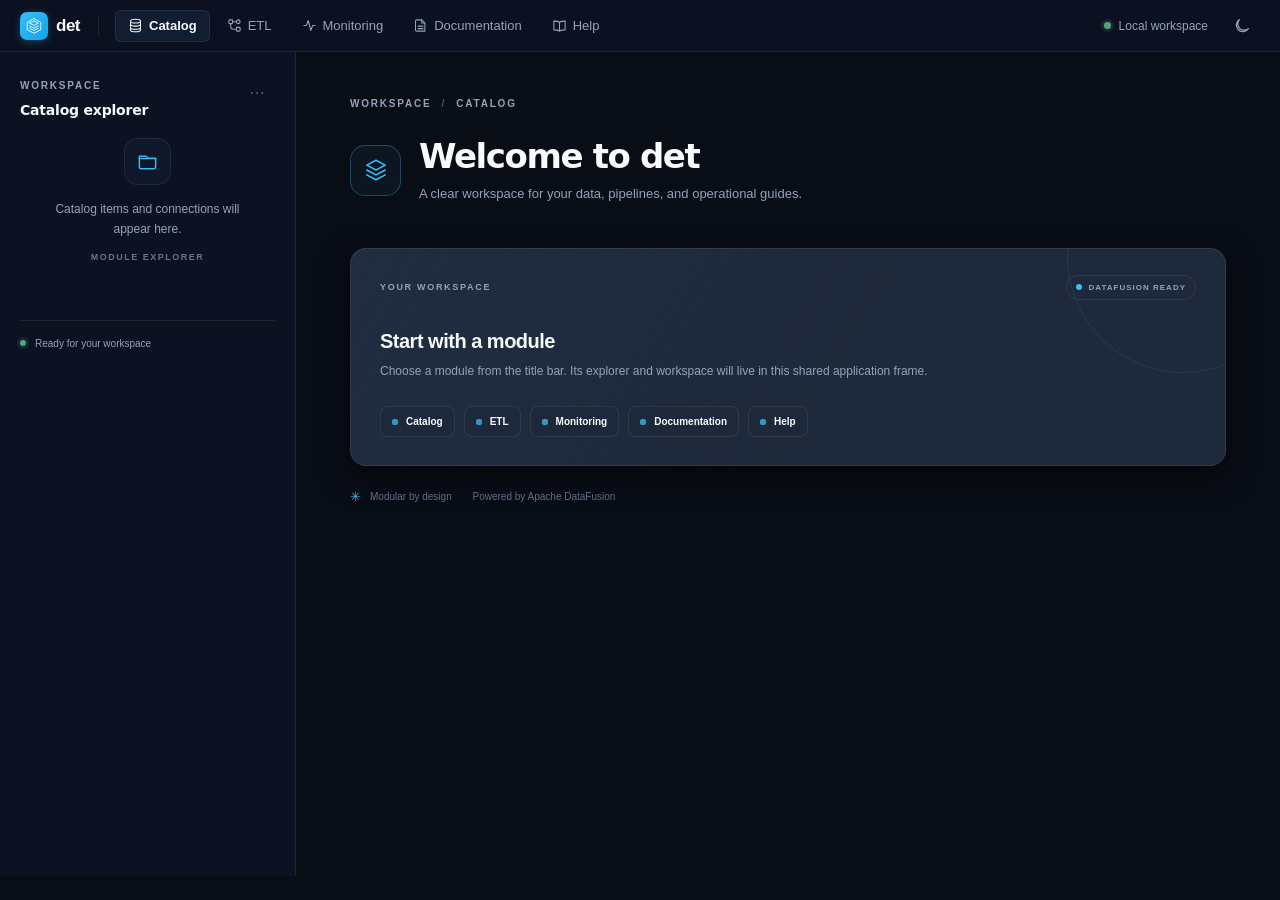
==== src/det/ui/index.html @ 135b39cf "fix(ui): remove eye icon from Preview Data button and bump cache buster to v=2.4.2" ====
<!doctype html>
<html lang="en" data-theme="dark">
  <head>
    <meta charset="utf-8">
    <meta name="viewport" content="width=device-width, initial-scale=1">
    <meta name="color-scheme" content="light dark">
    <title>det | SQL ETL workspace</title>
    <link rel="stylesheet" href="styles.css?v=2.4.2">
  </head>
  <body>
    <div class="app-shell">
      <header class="topbar">
        <a class="brand" href="/" aria-label="det home">
          <span class="brand-mark" aria-hidden="true">
            <svg viewBox="0 0 32 32" fill="none">
              <path d="m16 3 12 6.5v13L16 29 4 22.5v-13L16 3Z" />
              <path d="m8.5 11 7.5-4 7.5 4-7.5 4-7.5-4Zm0 5 7.5 4 7.5-4M8.5 20l7.5 4 7.5-4" />
            </svg>
          </span>
          <span class="brand-name">det</span>
        </a>
        <span class="brand-divider" aria-hidden="true"></span>
        <nav class="module-nav" aria-label="Modules">
          <button class="module-tab" type="button" data-module="Catalog" aria-pressed="true">
            <svg viewBox="0 0 24 24" aria-hidden="true"><ellipse cx="12" cy="5" rx="8" ry="3" /><path d="M4 5v14c0 1.7 3.6 3 8 3s8-1.3 8-3V5M4 10c0 1.7 3.6 3 8 3s8-1.3 8-3M4 15c0 1.7 3.6 3 8 3s8-1.3 8-3" /></svg>
            <span>Catalog</span>
          </button>
          <button class="module-tab" type="button" data-module="ETL" aria-pressed="false">
            <svg viewBox="0 0 24 24" aria-hidden="true"><rect x="3" y="3" width="6" height="6" rx="1.5" /><rect x="15" y="15" width="6" height="6" rx="1.5" /><circle cx="18" cy="6" r="3" /><path d="M9 6h6M6 9v5a4 4 0 0 0 4 4h5" /></svg>
            <span>ETL</span>
          </button>
          <button class="module-tab" type="button" data-module="Monitoring" aria-pressed="false">
            <svg viewBox="0 0 24 24" aria-hidden="true"><path d="M3 12h4l3-8 4 16 3-8h4" /></svg>
            <span>Monitoring</span>
          </button>
          <button class="module-tab" type="button" data-module="Documentation" aria-pressed="false">
            <svg viewBox="0 0 24 24" aria-hidden="true"><path d="M6 3h8l5 5v13H6a2 2 0 0 1-2-2V5a2 2 0 0 1 2-2Z" /><path d="M14 3v5h5M8 13h8m-8 4h8" /></svg>
            <span>Documentation</span>
          </button>
          <button class="module-tab" type="button" data-module="Help" aria-pressed="false">
            <svg viewBox="0 0 24 24" aria-hidden="true"><path d="M12 7c-2-2-5-2-9-2v14c4 0 7 0 9 2m0-14c2-2 5-2 9-2v14c-4 0-7 0-9 2m0-14v14" /></svg>
            <span>Help</span>
          </button>
        </nav>
        <div class="topbar-spacer"></div>
        <span class="instance-indicator"><span></span> Local workspace</span>
        <button class="icon-button theme-toggle" id="theme-toggle" type="button" aria-label="Switch to dark mode" title="Switch theme">
          <svg class="sun-icon" viewBox="0 0 24 24" aria-hidden="true">
            <circle cx="12" cy="12" r="4" />
            <path d="M12 2v2m0 16v2M4.93 4.93l1.42 1.42m11.3 11.3 1.42 1.42M2 12h2m16 0h2M4.93 19.07l1.42-1.42m11.3-11.3 1.42-1.42" />
          </svg>
          <svg class="moon-icon" viewBox="0 0 24 24" aria-hidden="true">
            <path d="M20.5 15.5A8.5 8.5 0 0 1 8.5 3.5a8.7 8.7 0 1 0 12 12Z" />
          </svg>
        </button>
      </header>

      <main class="workspace-layout">
        <aside class="explorer" aria-label="Module explorer">
          <section id="catalog-explorer" hidden>
            <div class="explorer-heading">
              <div class="catalog-heading-content">
                <p class="eyebrow">CATALOG EXPLORER</p>
                <div class="catalog-file-title-row">
                  <button class="catalog-file-title" id="catalog-file-title" type="button" title="Open or create catalog">
                    <svg viewBox="0 0 24 24" aria-hidden="true"><ellipse cx="12" cy="5" rx="8" ry="3" /><path d="M4 5v14c0 1.7 3.6 3 8 3s8-1.3 8-3V5M4 10c0 1.7 3.6 3 8 3s8-1.3 8-3M4 15c0 1.7 3.6 3 8 3s8-1.3 8-3" /></svg>
                    <span id="catalog-file-name">Default catalog</span>
                  </button>
                  <div class="catalog-file-actions" aria-label="Catalog file actions">
                    <button class="icon-button" id="rename-catalog-button" type="button" title="Rename catalog" aria-label="Rename catalog">
                      <svg viewBox="0 0 24 24" aria-hidden="true"><path d="m14 6 4 4M4 20l4-.8L19 8a2.8 2.8 0 0 0-4-4L4 15l-.8 5Z" /></svg>
                    </button>
                    <button class="icon-button" id="switch-catalog-button" type="button" title="Open or create catalog" aria-label="Open or create catalog">
                      <svg viewBox="0 0 24 24" aria-hidden="true"><path d="M3 7.5h7l2 2h9v8.7a2 2 0 0 1-2 2H5a2 2 0 0 1-2-2V7.5Z" /><path d="M3 10h18" /></svg>
                    </button>
                    <button class="icon-button" id="catalog-code-button" type="button" title="View YAML" aria-label="View YAML">
                      <svg viewBox="0 0 24 24" aria-hidden="true"><path d="m8 7-5 5 5 5m8-10 5 5-5 5m-2-12-4 14" /></svg>
                    </button>
                  </div>
                </div>
              </div>
            </div>
            <p class="catalog-file-path" id="catalog-file-path">catalog/default.yaml</p>
            <label class="catalog-search">
              <svg viewBox="0 0 24 24" aria-hidden="true"><circle cx="10.8" cy="10.8" r="6.8" /><path d="m16 16 5 5" /></svg>
              <input id="catalog-search" type="search" placeholder="Search catalog..." aria-label="Search catalog">
            </label>
            <p class="catalog-tree-hint">Folders, connections, saved column names</p>
            <div id="catalog-tree" class="catalog-tree" role="tree"></div>
            <div class="explorer-footer">
              <span class="status-dot"></span>
              <span>Local-first · YAML metadata</span>
            </div>
          </section>

          <section id="etl-explorer" hidden>
            <div class="explorer-heading">
              <div class="catalog-heading-content">
                <p class="eyebrow">PIPELINE EXPLORER</p>
                <div class="catalog-file-title-row">
                  <div class="pipeline-heading-title">
                    <svg viewBox="0 0 24 24" aria-hidden="true">
                      <polyline points="16 18 22 12 16 6" />
                      <polyline points="8 6 2 12 8 18" />
                    </svg>
                    <span>Pipeline folders</span>
                  </div>
                  <div class="catalog-file-actions" aria-label="Pipeline explorer actions">
                    <button class="icon-button" id="etl-new-folder-button" type="button" title="New folder" aria-label="New folder">
                      <svg viewBox="0 0 24 24" aria-hidden="true"><path d="M12 5v14m-7-7h14"/></svg>
                    </button>
                    <button class="icon-button" id="etl-new-pipeline-button" type="button" title="New pipeline" aria-label="New pipeline">
                      <svg viewBox="0 0 24 24" aria-hidden="true"><path d="M14 2H6a2 2 0 0 0-2 2v16a2 2 0 0 0 2 2h12a2 2 0 0 0 2-2V8z"/><polyline points="14 2 14 8 20 8"/><line x1="12" y1="18" x2="12" y2="12"/><line x1="9" y1="15" x2="15" y2="15"/></svg>
                    </button>
                    <button class="icon-button" id="etl-refresh-tree-button" type="button" title="Refresh tree" aria-label="Refresh tree">
                      <svg viewBox="0 0 24 24" aria-hidden="true"><path d="M21.5 2v6h-6M21.34 15.57a10 10 0 1 1-.57-8.38l5.67-5.67"/></svg>
                    </button>
                  </div>
                </div>
              </div>
            </div>
            <p class="catalog-file-path" id="etl-pipeline-count">0 folders · 0 pipelines</p>
            <label class="catalog-search">
              <svg viewBox="0 0 24 24" aria-hidden="true"><circle cx="10.8" cy="10.8" r="6.8" /><path d="m16 16 5 5" /></svg>
              <input id="etl-search" type="search" placeholder="Search folders or pipelines..." aria-label="Search folders or pipelines">
            </label>
            <p class="catalog-tree-hint">Folder and pipeline names only</p>
            <div id="etl-tree" class="catalog-tree etl-tree" role="tree"></div>
            <div class="explorer-footer etl-explorer-footer">
              <span class="status-dot"></span>
              <div class="headless-footer-text">
                <span class="headless-label">HEADLESS BY DESIGN</span>
                <span class="headless-sub">Run via CLI / Python SDK / REST / GUI</span>
              </div>
            </div>
          </section>

          <section id="monitoring-explorer" hidden>
            <div class="explorer-heading">
              <div class="catalog-heading-content">
                <p class="eyebrow">MONITORING EXPLORER</p>
                <div class="catalog-file-title-row">
                  <div class="pipeline-heading-title">
                    <svg viewBox="0 0 24 24" aria-hidden="true">
                      <path d="M3 12h4l3-8 4 16 3-8h4" />
                    </svg>
                    <span>Pipeline health</span>
                  </div>
                  <div class="catalog-file-actions" aria-label="Monitoring actions">
                    <button class="icon-button" id="monitoring-refresh-btn" type="button" title="Refresh runs from disk" aria-label="Refresh runs">
                      <svg viewBox="0 0 24 24" aria-hidden="true"><path d="M21.5 2v6h-6M21.34 15.57a10 10 0 1 1-.57-8.38l5.67-5.67"/></svg>
                    </button>
                  </div>
                </div>
              </div>
            </div>
            <p class="catalog-file-path" id="monitoring-runs-count">0 runs tracked</p>
            <div class="monitoring-filter-pills" role="radiogroup" aria-label="Status filter">
              <button class="status-filter-pill is-active" type="button" data-status-filter="ALL">All</button>
              <button class="status-filter-pill" type="button" data-status-filter="SUCCESS">Success</button>
              <button class="status-filter-pill" type="button" data-status-filter="FAILED">Failed</button>
            </div>
            <label class="catalog-search" style="margin-top: 12px;">
              <svg viewBox="0 0 24 24" aria-hidden="true"><circle cx="10.8" cy="10.8" r="6.8" /><path d="m16 16 5 5" /></svg>
              <input id="monitoring-search" type="search" placeholder="Filter runs or pipelines..." aria-label="Filter runs">
            </label>
            <div id="monitoring-tree" class="catalog-tree monitoring-tree" role="tree"></div>
            <div class="explorer-footer">
              <span class="status-dot"></span>
              <span>Mirrored logs · logs/pipelines/</span>
            </div>
          </section>

          <!-- Documentation Explorer -->
          <section id="documentation-explorer" hidden>
            <div class="explorer-heading">
              <div class="catalog-heading-content">
                <p class="eyebrow">DOCUMENTATION EXPLORER</p>
                <div class="catalog-file-title-row">
                  <div class="pipeline-heading-title">
                    <svg viewBox="0 0 24 24" aria-hidden="true">
                      <path d="M4 19.5v-15A2.5 2.5 0 0 1 6.5 2H20v20H6.5a2.5 2.5 0 0 1-2.5-2.5Z"/>
                      <path d="M6 6h10M6 10h10M6 14h6"/>
                    </svg>
                    <span>Pipeline docs</span>
                  </div>
                  <div class="catalog-file-actions" aria-label="Documentation actions">
                    <button class="icon-button" id="docs-refresh-btn" type="button" title="Refresh docs from disk" aria-label="Refresh docs">
                      <svg viewBox="0 0 24 24" aria-hidden="true"><path d="M21.5 2v6h-6M21.34 15.57a10 10 0 1 1-.57-8.38l5.67-5.67"/></svg>
                    </button>
                  </div>
                </div>
              </div>
            </div>
            <p class="catalog-file-path" id="docs-count">0 documents tracked</p>
            <label class="catalog-search" style="margin-top: 12px;">
              <svg viewBox="0 0 24 24" aria-hidden="true"><circle cx="10.8" cy="10.8" r="6.8" /><path d="m16 16 5 5" /></svg>
              <input id="docs-search" type="search" placeholder="Filter folders or documents..." aria-label="Filter documentation">
            </label>
            <div id="docs-tree" class="catalog-tree docs-tree" role="tree"></div>
            <div class="explorer-footer">
              <span class="status-dot"></span>
              <span>Mirrored docs · documentation/</span>
            </div>
          </section>

          <!-- Help Explorer (Microsoft Learn style navigation) -->
          <section id="help-explorer" hidden>
            <div class="explorer-heading">
              <div class="catalog-heading-content">
                <p class="eyebrow">HELP &amp; DOCS</p>
                <div class="catalog-file-title-row">
                  <div class="pipeline-heading-title">
                    <svg viewBox="0 0 24 24" aria-hidden="true">
                      <path d="M12 7c-2-2-5-2-9-2v14c4 0 7 0 9 2m0-14c2-2 5-2 9-2v14c-4 0-7 0-9 2m0-14v14" />
                    </svg>
                    <span>Documentation</span>
                  </div>
                  <div class="catalog-file-actions" aria-label="Help actions">
                    <button class="icon-button" id="help-expand-all-btn" type="button" title="Toggle expand all" aria-label="Toggle expand all">
                      <svg viewBox="0 0 24 24" aria-hidden="true"><path d="M4 8h16M4 16h16"/></svg>
                    </button>
                  </div>
                </div>
              </div>
            </div>
            <p class="catalog-file-path" id="help-topics-count">Articles &amp; Reference</p>
            <label class="catalog-search" style="margin-top: 12px;">
              <svg viewBox="0 0 24 24" aria-hidden="true"><circle cx="10.8" cy="10.8" r="6.8" /><path d="m16 16 5 5" /></svg>
              <input id="help-search" type="search" placeholder="Filter articles or keywords..." aria-label="Filter help articles">
            </label>
            <div id="help-tree" class="catalog-tree help-tree" role="tree"></div>
            <div class="explorer-footer">
              <span class="status-dot"></span>
              <span>det v0.2.0 · Local-first</span>
            </div>
          </section>

          <section id="generic-explorer">
          <div class="explorer-heading">
            <div>
              <p class="eyebrow">WORKSPACE</p>
              <h2 id="explorer-title">Catalog explorer</h2>
            </div>
            <div class="explorer-actions" aria-label="Explorer actions">
              <button class="icon-button" type="button" title="Explorer options" aria-label="Explorer options">
                <svg viewBox="0 0 24 24" aria-hidden="true">
                  <circle cx="5" cy="12" r="1" /><circle cx="12" cy="12" r="1" /><circle cx="19" cy="12" r="1" />
                </svg>
              </button>
            </div>
          </div>
          <div class="explorer-placeholder">
            <span class="placeholder-icon" aria-hidden="true">
              <svg viewBox="0 0 24 24">
                <path d="M3.5 6.5h7l2 2h8v9a2 2 0 0 1-2 2h-13a2 2 0 0 1-2-2v-11Z" />
                <path d="M3.5 9h17" />
              </svg>
            </span>
            <p id="explorer-message">Catalog items and connections will appear here.</p>
            <span class="coming-soon">MODULE EXPLORER</span>
          </div>
          <div class="explorer-footer">
            <span class="status-dot"></span>
            <span>Ready for your workspace</span>
          </div>
          </section>
        </aside>

        <section class="content" aria-labelledby="welcome-title">
          <div class="content-inner">
            <div id="generic-module-content">
            <p class="eyebrow breadcrumb"><span>WORKSPACE</span><span aria-hidden="true">/</span><span id="breadcrumb-module">CATALOG</span></p>
            <div class="welcome-block">
              <div class="welcome-icon" aria-hidden="true">
                <svg viewBox="0 0 24 24">
                  <path d="M12 3 3.5 7.5 12 12l8.5-4.5L12 3Z" />
                  <path d="m3.5 12 8.5 4.5 8.5-4.5M3.5 16.5 12 21l8.5-4.5" />
                </svg>
              </div>
              <div>
                <h1 id="welcome-title">Welcome to det</h1>
                <p class="welcome-copy">A clear workspace for your data, pipelines, and operational guides.</p>
              </div>
            </div>

            <section class="welcome-card" aria-labelledby="module-title">
              <div class="card-topline">
                <span class="card-kicker">YOUR WORKSPACE</span>
                <span class="engine-badge"><span></span> DATAFUSION READY</span>
              </div>
              <h2 id="module-title">Start with a module</h2>
              <p id="module-description">Choose a module from the title bar. Its explorer and workspace will live in this shared application frame.</p>
              <div class="module-list" aria-label="Available modules">
                <span class="module-chip"><span class="chip-dot"></span> Catalog</span>
                <span class="module-chip"><span class="chip-dot"></span> ETL</span>
                <span class="module-chip"><span class="chip-dot"></span> Monitoring</span>
                <span class="module-chip"><span class="chip-dot"></span> Documentation</span>
                <span class="module-chip"><span class="chip-dot"></span> Help</span>
              </div>
            </section>

            <p class="footer-note"><span class="sparkle" aria-hidden="true">✳</span> Modular by design <span class="note-divider">·</span> Powered by Apache DataFusion</p>
            </div>
            <div id="catalog-module" class="catalog-module" hidden>
              <p class="eyebrow breadcrumb"><span>WORKSPACE</span><span aria-hidden="true">/</span><span>CATALOG</span></p>
              <div class="catalog-page-heading">
                <div>
                  <h1 id="catalog-heading">Default catalog</h1>
                  <p id="catalog-subtitle">Catalog overview and its saved connections.</p>
                </div>
                <button class="primary-button" id="add-connection-button" type="button" hidden>
                  <svg viewBox="0 0 24 24" aria-hidden="true"><path d="M12 5v14m-7-7h14" /></svg>
                  Add connection
                </button>
              </div>
              <section id="catalog-summary" class="catalog-summary" aria-label="Catalog summary"></section>
              <section id="catalog-detail" class="catalog-detail" hidden></section>
              <section id="catalog-code-panel" class="catalog-code-panel" hidden>
                <div class="catalog-detail-toolbar">
                  <div><h2>Catalog YAML</h2><p>Edits are validated and written back to the active catalog file.</p></div>
                  <button class="primary-button" id="save-catalog-yaml" type="button">Save YAML</button>
                </div>
                <textarea id="catalog-yaml" spellcheck="false" aria-label="Catalog YAML"></textarea>
                <p id="catalog-code-status" class="form-status" role="status"></p>
              </section>
            </div>

            <!-- ETL Module Workspace -->
            <div id="etl-module" class="etl-module" hidden>
              <!-- Breadcrumb & Title Bar -->
              <div class="etl-header-row">
                <div class="etl-header-text">
                  <p class="eyebrow breadcrumb" id="etl-breadcrumb">
                    <span>WORKSPACE</span><span aria-hidden="true">/</span><span>ETL</span><span aria-hidden="true">/</span><span id="etl-crumb-folder">demo</span><span aria-hidden="true">/</span>
                  </p>
                  <h1 id="etl-pipeline-title">summarize</h1>
                  <p id="etl-pipeline-subtitle">Use registered connections, build steps, and publish your results.</p>
                </div>
              </div>

              <!-- Pipeline Action Buttons Toolbar (Logical workflow: Validate Plan -> Run Pipeline -> Save Draft -> Docs) -->
              <div class="etl-toolbar-row">
                <div class="etl-header-actions">
                  <button class="secondary-button" id="etl-validate-button" type="button" title="Pre-flight logical plan validation">
                    <svg viewBox="0 0 24 24" width="14" height="14" fill="none" stroke="currentColor" stroke-width="2" aria-hidden="true"><polyline points="9 11 12 14 22 4"/><path d="M21 12v7a2 2 0 0 1-2 2H5a2 2 0 0 1-2-2V5a2 2 0 0 1 2-2h11"/></svg>
                    Validate Plan
                  </button>
                  <button class="primary-button etl-run-btn" id="etl-run-button" type="button" title="Save and execute pipeline via DataFusion">
                    <svg viewBox="0 0 24 24" width="14" height="14" fill="none" stroke="currentColor" stroke-width="2" aria-hidden="true"><polygon points="5 3 19 12 5 21 5 3"/></svg>
                    Run Pipeline
                  </button>
                  <button class="secondary-button" id="etl-save-button" type="button" title="Save pipeline without running">
                    <svg viewBox="0 0 24 24" width="14" height="14" fill="none" stroke="currentColor" stroke-width="2" aria-hidden="true"><path d="M19 21H5a2 2 0 0 1-2-2V5a2 2 0 0 1 2-2h11l5 5v11a2 2 0 0 1-2 2z"/><polyline points="17 21 17 13 7 13 7 21"/><polyline points="7 3 7 8 15 8"/></svg>
                    Save Draft
                  </button>
                  <div class="etl-docs-group" title="Generate living documentation">
                    <select id="etl-doc-format-select" class="etl-doc-select" aria-label="Documentation format">
                      <option value="html" selected>HTML</option>
                      <option value="markdown">Markdown</option>
                    </select>
                    <button class="secondary-button" id="etl-docs-button" type="button">
                      <svg viewBox="0 0 24 24" width="14" height="14" fill="none" stroke="currentColor" stroke-width="2" aria-hidden="true"><path d="M4 19.5v-15A2.5 2.5 0 0 1 6.5 2H20v20H6.5a2.5 2.5 0 0 1-2.5-2.5Z"/><path d="M6 6h10M6 10h10"/></svg>
                      Docs
                    </button>
                  </div>
                </div>
              </div>

              <!-- Inline Run Telemetry & Feedback Banner -->
              <section id="etl-run-banner" class="etl-run-banner" hidden>
                <div class="etl-run-banner-header">
                  <div class="etl-run-status-group">
                    <span class="status-indicator" id="etl-run-status-indicator"></span>
                    <div>
                      <h3 id="etl-run-status-title">Pipeline executed successfully</h3>
                      <p id="etl-run-status-meta">Run ID: — · Duration: — · Rows: —</p>
                    </div>
                  </div>
                  <div class="etl-run-actions">
                    <button class="secondary-button compact-btn" id="etl-refresh-run-button" type="button" title="Refresh run log from disk">
                      <svg viewBox="0 0 24 24" aria-hidden="true"><path d="M21.5 2v6h-6M21.34 15.57a10 10 0 1 1-.57-8.38l5.67-5.67"/></svg>
                      Refresh log
                    </button>
                    <button class="icon-button" id="etl-close-run-button" type="button" title="Dismiss run feedback">
                      <svg viewBox="0 0 24 24" aria-hidden="true"><path d="m6 6 12 12M18 6 6 18"/></svg>
                    </button>
                  </div>
                </div>
                <div id="etl-run-banner-body" class="etl-run-banner-body"></div>
              </section>

              <!-- Pre-flight Validation Feedback Banner -->
              <section id="etl-validation-banner" class="etl-validation-banner" hidden>
                <div class="validation-banner-header">
                  <span class="status-indicator is-valid" id="etl-validation-indicator"></span>
                  <div id="etl-validation-text">All pipeline steps validated with DataFusion.</div>
                  <button class="icon-button" id="etl-close-validation-button" type="button" title="Dismiss">
                    <svg viewBox="0 0 24 24" aria-hidden="true"><path d="m6 6 12 12M18 6 6 18"/></svg>
                  </button>
                </div>
                <div id="etl-validation-details" class="validation-details" hidden></div>
              </section>

              <!-- Pipeline Form Top Card (Folder, Pipeline name, Catalog file) -->
              <div class="etl-meta-card">
                <div class="form-grid etl-meta-grid">
                  <label class="form-field">
                    <span>Folder</span>
                    <select id="etl-folder-select"></select>
                  </label>
                  <label class="form-field">
                    <span>Pipeline name</span>
                    <input id="etl-pipeline-name-input" type="text" placeholder="pipeline_name" spellcheck="false" required>
                  </label>
                  <label class="form-field">
                    <span>Catalog file</span>
                    <select id="etl-catalog-select"></select>
                    <small id="etl-catalog-desc">Default catalog</small>
                  </label>
                </div>

                <!-- Collapsible Pipeline Overview -->
                <details class="etl-accordion" id="etl-overview-details">
                  <summary class="etl-accordion-summary">
                    <svg class="accordion-chevron" viewBox="0 0 24 24" aria-hidden="true"><path d="m9 18 6-6-6-6"/></svg>
                    <span>Pipeline overview</span>
                    <small>Optional plain text or Markdown</small>
                  </summary>
                  <div class="etl-accordion-body">
                    <textarea id="etl-pipeline-description" placeholder="Describe the goal of this pipeline, business logic, schedule requirements, or data lineage..." rows="3"></textarea>
                  </div>
                </details>
              </div>

              <!-- Steps Container -->
              <div class="etl-steps-container">
                <!-- Step Tab Bar -->
                <div class="etl-step-tabs-bar">
                  <div id="etl-step-tabs" class="etl-step-tabs">
                    <button class="etl-step-tab is-active" type="button" data-step-index="0">
                      <span>01 totals</span>
                    </button>
                  </div>
                  <button class="secondary-button etl-add-step-btn" id="etl-add-step-button" type="button" title="Add a new step to this pipeline">
                    <svg viewBox="0 0 24 24" aria-hidden="true"><path d="M12 5v14m-7-7h14"/></svg>
                    Add step
                  </button>
                </div>

                <!-- Active Step Card -->
                <div class="etl-step-card" id="etl-active-step-card">
                  <!-- Step Top Row: Step name & Materialize as view only -->
                  <div class="etl-step-top-row">
                    <label class="form-field etl-step-name-field">
                      <span>Step name</span>
                      <input id="etl-step-name-input" type="text" placeholder="step_name" spellcheck="false" required>
                    </label>

                    <div class="etl-step-checkbox-field">
                      <label class="checkbox-label">
                        <input id="etl-step-temporary-check" type="checkbox">
                        <span>Materialize as view only (temporary)</span>
                      </label>
                      <small class="field-hint">Step is only registered in memory. Temporary tables cannot export to destinations.</small>
                    </div>
                  </div>

                  <!-- Destinations Row: Similar to adding steps, placed below step name -->
                  <div class="etl-destinations-section">
                    <div class="etl-destinations-label-row">
                      <span class="etl-destinations-title">Destinations</span>
                      <small class="field-hint">Select 0 or more destinations to write to (CSV, Parquet, Delta Lake, JSON, Excel).</small>
                    </div>
                    <div class="etl-destinations-bar">
                      <div id="destinations-chips" class="destinations-tabs"></div>
                      <div class="etl-add-dest-wrapper" id="etl-add-dest-wrapper">
                        <button class="secondary-button etl-add-dest-btn" id="destinations-add-button" type="button" title="Add destination">
                          <svg viewBox="0 0 24 24" aria-hidden="true"><path d="M12 5v14m-7-7h14"/></svg>
                          <span id="destinations-add-btn-text">Add destination</span>
                        </button>
                        <select id="destinations-add-select" class="destinations-select-overlay" aria-label="Add destination">
                          <option value="">+ Add destination...</option>
                        </select>
                      </div>
                    </div>
                  </div>

                  <!-- Editor Section (Full-width toolbar with right-aligned Notes & 5:3 resizable split editor) -->
                  <div class="etl-sql-section">
                    <div class="etl-sql-header" id="etl-sql-header">
                      <div class="etl-bar-left">
                        <button type="button" class="etl-editor-tab is-active" id="etl-tab-sql" role="tab" aria-selected="true" title="SQL transformation">
                          <svg viewBox="0 0 24 24" aria-hidden="true">
                            <polyline points="16 18 22 12 16 6" />
                            <polyline points="8 6 2 12 8 18" />
                          </svg>
                          <span>SQL transformation</span>
                        </button>
                        <div class="etl-table-insert-group" id="etl-table-insert-group">
                          <select class="etl-table-select" id="etl-sql-insert-table-select" title="Select source connection or prior step">
                            <option value="">Select table or prior step...</option>
                          </select>
                          <button type="button" class="etl-table-insert-btn" id="etl-sql-insert-table-btn" title="Insert table name into SQL query">
                            <svg viewBox="0 0 24 24" aria-hidden="true"><path d="M12 5v14m-7-7h14"/></svg>
                            <span>Insert</span>
                          </button>
                        </div>
                      </div>
                      <div class="etl-bar-right">
                        <button type="button" class="etl-editor-tab" id="etl-tab-notes" role="button" aria-pressed="false" title="Toggle step notes / description editor (5:3 split view)">
                          <svg viewBox="0 0 24 24" aria-hidden="true">
                            <path d="M14 2H6a2 2 0 0 0-2 2v16a2 2 0 0 0 2 2h12a2 2 0 0 0 2-2V8z" />
                            <polyline points="14 2 14 8 20 8" />
                            <line x1="16" y1="13" x2="8" y2="13" />
                            <line x1="16" y1="17" x2="8" y2="17" />
                          </svg>
                          <span>Notes: Description for this step</span>
                          <span class="notes-badge" id="etl-notes-badge" hidden title="Notes recorded">●</span>
                        </button>
                      </div>
                    </div>

                    <!-- Side-by-Side Split Workspace (5:3 ratio by default, user-resizable) -->
                    <div class="etl-editor-workspace" id="etl-editor-workspace">
                      <!-- Line Numbered SQL Editor Panel (5/8 of space) -->
                      <div class="sql-editor-container" id="sql-editor-container">
                        <div class="sql-line-numbers" id="sql-line-numbers">1</div>
                        <textarea id="etl-sql-textarea" class="sql-code-editor" spellcheck="false" placeholder="SELECT * FROM source_table..."></textarea>
                      </div>

                      <!-- Draggable Resizer Splitter -->
                      <div class="etl-editor-splitter" id="etl-editor-splitter" hidden title="Drag horizontally to resize SQL and Notes panes">
                        <div class="splitter-grip"></div>
                      </div>

                      <!-- Collapsible Notes / Description Editor Panel (3/8 of space) -->
                      <div class="notes-editor-container" id="notes-editor-container" hidden>
                        <div class="notes-editor-header">
                          <span class="notes-editor-title">
                            <svg viewBox="0 0 24 24" aria-hidden="true">
                              <path d="M14 2H6a2 2 0 0 0-2 2v16a2 2 0 0 0 2 2h12a2 2 0 0 0 2-2V8z" />
                              <polyline points="14 2 14 8 20 8" />
                              <line x1="16" y1="13" x2="8" y2="13" />
                              <line x1="16" y1="17" x2="8" y2="17" />
                            </svg>
                            Notes &amp; Description
                          </span>
                          <button type="button" class="notes-close-btn" id="etl-notes-close-btn" title="Close notes editor">
                            <svg viewBox="0 0 24 24" aria-hidden="true"><path d="m6 6 12 12M18 6 6 18"/></svg>
                          </button>
                        </div>
                        <textarea id="etl-step-desc-input" class="notes-code-editor" placeholder="Notes &amp; documentation for this step: describe business logic, join conditions, expected outputs, or caveats..." rows="9"></textarea>
                        <div class="notes-editor-footer">
                          <span>Markdown supported</span>
                          <span id="notes-char-count">0 characters</span>
                        </div>
                      </div>
                    </div>

                    <!-- Live Plan Validation Status & Inferred Schema Table -->
                    <div class="etl-sql-feedback" id="etl-sql-feedback">
                      <div class="feedback-status-bar">
                        <span class="status-indicator is-valid" id="etl-sql-status-indicator"></span>
                        <span id="etl-sql-status-label" class="sql-status-label">Plan validated successfully . End result schema as evaluated by the plan is given below</span>
                      </div>
                      <div id="etl-sql-hints" class="sql-hints-box" hidden></div>
                      <div id="etl-sql-schema-wrap" class="sql-schema-wrap">
                        <table class="catalog-table etl-schema-table">
                          <thead>
                            <tr>
                              <th>COLUMN NAME</th>
                              <th>DATAFUSION / ARROW TYPE</th>
                              <th>NULLABLE</th>
                            </tr>
                          </thead>
                          <tbody id="etl-sql-schema-tbody"></tbody>
                        </table>
                      </div>
                    </div>
                  </div>
                </div>
              </div>
            </div>

            <!-- Monitoring Module Workspace -->
            <div id="monitoring-module" class="monitoring-module" hidden>
              <!-- Empty State when no pipeline is selected -->
              <section id="mon-empty-state" class="docs-empty-state">
                <div class="docs-empty-icon" aria-hidden="true">
                  <svg viewBox="0 0 24 24">
                    <path d="M3 12h4l3-8 4 16 3-8h4"/>
                  </svg>
                </div>
                <h2>Pipeline Telemetry &amp; Runs</h2>
                <p>Select an individual pipeline from the explorer on the left to inspect its execution health, run logs, stage timings, and row metrics.</p>
                <div class="docs-empty-hint">
                  <span class="sparkle" aria-hidden="true">✳</span>
                  <span>Execution logs are recorded whenever a pipeline runs via the Web IDE, CLI, or Python SDK.</span>
                </div>
              </section>

              <!-- Viewer Container when an individual pipeline is selected -->
              <div id="mon-viewer-container" class="mon-viewer-container" hidden>
                <!-- Breadcrumb & Title Bar -->
                <div class="etl-header-row">
                  <div>
                    <p class="eyebrow breadcrumb"><span id="mon-crumb-workspace">WORKSPACE</span><span aria-hidden="true">/</span><span>MONITORING</span><span id="mon-crumb-pipeline-wrap" hidden><span aria-hidden="true">/</span><span id="mon-crumb-pipeline"></span></span></p>
                    <h1 id="mon-header-title">Pipeline Telemetry &amp; Runs</h1>
                    <p id="mon-header-subtitle">Inspect run timings, row metrics, and destination performance read from disk logs.</p>
                  </div>
                <div class="etl-header-actions">
                  <button class="secondary-button" id="mon-open-in-etl-header-btn" type="button" title="Open selected pipeline in ETL module" hidden>
                    <svg viewBox="0 0 24 24" aria-hidden="true" style="width:14px;height:14px;"><polyline points="16 18 22 12 16 6"/><polyline points="8 6 2 12 8 18"/></svg>
                    Open in ETL
                  </button>
                  <button class="secondary-button" id="monitoring-page-refresh-btn" type="button" title="Reload execution logs from disk">
                    <svg viewBox="0 0 24 24" aria-hidden="true"><path d="M21.5 2v6h-6M21.34 15.57a10 10 0 1 1-.57-8.38l5.67-5.67"/></svg>
                    Refresh log
                  </button>
                </div>
              </div>

              <!-- Workspace Health Summary Cards -->
              <section id="monitoring-summary-strip" class="catalog-summary">
                <div class="summary-card">
                  <span class="summary-label">TOTAL RUNS</span>
                  <strong id="mon-stat-total">0</strong>
                  <span class="summary-caption">Persisted across all pipelines</span>
                </div>
                <div class="summary-card">
                  <span class="summary-label">SUCCESS RATE</span>
                  <strong id="mon-stat-success-rate">100%</strong>
                  <span class="summary-caption">Successful completions</span>
                </div>
                <div class="summary-card">
                  <span class="summary-label">TOTAL ROWS PROCESSED</span>
                  <strong id="mon-stat-rows">0</strong>
                  <span class="summary-caption">Across all step stages</span>
                </div>
                <div class="summary-card">
                  <span class="summary-label">AVG DURATION</span>
                  <strong id="mon-stat-avg-dur">0 ms</strong>
                  <span class="summary-caption">End-to-end execution</span>
                </div>
              </section>

              <!-- Top Filters Bar -->
              <section class="monitoring-filter-bar">
                <div class="mon-filter-group">
                  <label for="mon-filter-status" class="mon-filter-label">Status</label>
                  <select id="mon-filter-status" class="mon-filter-select">
                    <option value="ALL">All statuses</option>
                    <option value="SUCCESS">Success only</option>
                    <option value="FAILED">Failed only</option>
                  </select>
                </div>

                <div class="mon-filter-group">
                  <label for="mon-filter-date-preset" class="mon-filter-label">Date range</label>
                  <select id="mon-filter-date-preset" class="mon-filter-select">
                    <option value="ALL">All time</option>
                    <option value="TODAY">Today</option>
                    <option value="7D">Last 7 days</option>
                    <option value="30D">Last 30 days</option>
                    <option value="CUSTOM">Custom date range…</option>
                  </select>
                </div>

                <div class="mon-filter-group mon-custom-date-group" id="mon-custom-date-wrap" hidden>
                  <div>
                    <label for="mon-filter-date-from" class="mon-filter-label">From</label>
                    <input type="date" id="mon-filter-date-from" class="mon-filter-date-input">
                  </div>
                  <div>
                    <label for="mon-filter-date-to" class="mon-filter-label">To</label>
                    <input type="date" id="mon-filter-date-to" class="mon-filter-date-input">
                  </div>
                </div>

                <div class="mon-filter-group mon-filter-search-group">
                  <label for="mon-filter-search" class="mon-filter-label">Search runs</label>
                  <div class="mon-filter-search-wrap">
                    <svg viewBox="0 0 24 24" aria-hidden="true"><circle cx="10.8" cy="10.8" r="6.8" /><path d="m16 16 5 5" /></svg>
                    <input id="mon-filter-search" type="search" placeholder="Search Run ID, pipeline, error message...">
                  </div>
                </div>

                <div class="mon-filter-group">
                  <label for="mon-filter-limit" class="mon-filter-label">Limit</label>
                  <select id="mon-filter-limit" class="mon-filter-select">
                    <option value="25">25 runs</option>
                    <option value="50" selected>50 runs</option>
                    <option value="100">100 runs</option>
                    <option value="500">All runs</option>
                  </select>
                </div>

                <div class="mon-filter-group mon-filter-reset-group">
                  <button id="mon-filter-reset-btn" class="secondary-button compact-btn" type="button" title="Reset all filters">
                    Reset
                  </button>
                </div>
              </section>

              <!-- Recent Runs Table -->
              <section class="monitoring-runs-table-section">
                <div class="catalog-table-wrap mon-table-wrap">
                  <table class="catalog-table mon-runs-table">
                    <thead>
                      <tr>
                        <th>STATUS</th>
                        <th>PIPELINE</th>
                        <th>FOLDER</th>
                        <th>STARTED AT</th>
                        <th>TOTAL TIME</th>
                        <th>STAGES</th>
                        <th>ROWS PROCESSED</th>
                        <th>RUN ID</th>
                      </tr>
                    </thead>
                    <tbody id="monitoring-runs-tbody">
                      <tr><td colspan="8" class="empty-table">Loading execution runs...</td></tr>
                    </tbody>
                  </table>
                </div>
              </section>

              <!-- Selected Run Telemetry Inspection Card at Bottom -->
              <section id="monitoring-run-detail-card" class="mon-detail-card" hidden>
                <div class="mon-detail-header">
                  <div class="mon-detail-title-group">
                    <span class="status-indicator" id="mon-detail-indicator"></span>
                    <div>
                      <div class="mon-detail-title-row">
                        <h2 id="mon-detail-title">Pipeline Run Details</h2>
                        <span class="mon-status-badge" id="mon-detail-status-badge">SUCCESS</span>
                      </div>
                      <p id="mon-detail-meta" class="mon-detail-meta">Run ID: —</p>
                    </div>
                  </div>
                  <div class="mon-detail-header-actions">
                    <button class="primary-button compact-btn" id="mon-detail-open-etl-btn" type="button" title="Open this pipeline in ETL editor">
                      Open in ETL
                    </button>
                    <button class="secondary-button compact-btn" id="mon-detail-open-docs-btn" type="button" title="Open documentation for this pipeline">
                      View Docs
                    </button>
                    <button class="secondary-button compact-btn" id="mon-detail-copy-id-btn" type="button" title="Copy full Run ID to clipboard">
                      Copy Run ID
                    </button>
                    <button class="icon-button" id="mon-detail-close-btn" type="button" title="Close run details">
                      <svg viewBox="0 0 24 24" aria-hidden="true"><path d="m6 6 12 12M18 6 6 18"/></svg>
                    </button>
                  </div>
                </div>

                <!-- 2 Sections Navigation Tabs -->
                <div class="mon-section-nav" role="tablist">
                  <button class="mon-nav-tab is-active" id="mon-tab-inferred" type="button" role="tab" aria-selected="true" data-mon-section="inferred">
                    <svg viewBox="0 0 24 24" aria-hidden="true"><polyline points="22 12 18 12 15 21 9 3 6 12 2 12"/></svg>
                    <span>1. Inferred results</span>
                  </button>
                  <button class="mon-nav-tab" id="mon-tab-logs" type="button" role="tab" aria-selected="false" data-mon-section="logs">
                    <svg viewBox="0 0 24 24" aria-hidden="true"><line x1="8" y1="6" x2="21" y2="6"/><line x1="8" y1="12" x2="21" y2="12"/><line x1="8" y1="18" x2="21" y2="18"/><line x1="3" y1="6" x2="3.01" y2="6"/><line x1="3" y1="12" x2="3.01" y2="12"/><line x1="3" y1="18" x2="3.01" y2="18"/></svg>
                    <span>2. Actual log entries</span>
                    <span class="mon-tab-count" id="mon-tab-log-count">0</span>
                  </button>
                  <button class="mon-nav-tab" id="mon-tab-raw" type="button" role="tab" aria-selected="false" data-mon-section="raw">
                    <svg viewBox="0 0 24 24" aria-hidden="true"><polyline points="16 18 22 12 16 6"/><polyline points="8 6 2 12 8 18"/></svg>
                    <span>Raw JSON log</span>
                  </button>
                </div>

                <!-- Section 1: Inferred results -->
                <div id="mon-section-inferred" class="mon-section-panel"></div>

                <!-- Section 2: Actual log entries -->
                <div id="mon-section-logs" class="mon-section-panel" hidden></div>

                <!-- Section 3: Raw JSON Log -->
                <div id="mon-section-raw" class="mon-section-panel" hidden>
                  <div class="mon-raw-toolbar">
                    <span class="mon-raw-path" id="mon-raw-log-path">logs/pipelines/...</span>
                    <button class="secondary-button compact-btn" id="mon-raw-copy-btn" type="button">
                      Copy JSON
                    </button>
                  </div>
                  <pre class="mon-raw-json-block"><code id="mon-raw-json-code"></code></pre>
                </div>
              </section>
              </div>
            </div>

            <!-- Documentation Module Workspace -->
            <div id="documentation-module" class="documentation-module" hidden>
              <!-- Empty State when no document selected or when folder clicked -->
              <section id="docs-empty-state" class="docs-empty-state">
                <div class="docs-empty-icon" aria-hidden="true">
                  <svg viewBox="0 0 24 24">
                    <path d="M4 19.5v-15A2.5 2.5 0 0 1 6.5 2H20v20H6.5a2.5 2.5 0 0 1-2.5-2.5Z"/>
                    <path d="M6 6h10M6 10h10M6 14h6"/>
                  </svg>
                </div>
                <h2>Pipeline Documentation Viewer</h2>
                <p>Select any generated document from the explorer on the left to preview its schema, lineage diagrams, and business notes.</p>
                <div class="docs-empty-hint">
                  <span class="sparkle" aria-hidden="true">✳</span>
                  <span>To generate new docs, click <strong>Generate documentation</strong> on any pipeline in the ETL tab.</span>
                </div>
              </section>

              <!-- Viewer Container when a document is selected -->
              <section id="docs-viewer-container" class="docs-viewer-container" hidden>
                <!-- Viewer Header -->
                <div class="docs-viewer-header">
                  <div class="docs-viewer-title-group">
                    <p class="eyebrow breadcrumb">
                      <span>WORKSPACE</span>
                      <span aria-hidden="true">/</span>
                      <span>DOCUMENTATION</span>
                      <span aria-hidden="true">/</span>
                      <span id="docs-crumb-folder">—</span>
                      <span aria-hidden="true">/</span>
                      <span id="docs-crumb-file">—</span>
                    </p>
                    <div class="docs-header-title-row">
                      <h1 id="docs-header-title">Document Title</h1>
                      <span class="docs-format-pill" id="docs-header-format-pill">HTML</span>
                      <span class="docs-sync-pill" id="docs-header-sync-pill" hidden>Out of sync</span>
                    </div>
                    <p id="docs-header-meta" class="docs-header-meta">documentation/... · 0 KB · Last modified: —</p>
                  </div>
                </div>

                <!-- Documentation Actions Toolbar (in one row just above rendering area) -->
                <div class="docs-toolbar-row">
                  <div class="docs-viewer-actions">
                    <button class="primary-button compact-btn" id="docs-action-open-etl-btn" type="button" title="Open corresponding pipeline in ETL editor">
                      <svg viewBox="0 0 24 24" aria-hidden="true" style="width:13px;height:13px;"><path d="M12 20h9"/><path d="M16.5 3.5a2.121 2.121 0 0 1 3 3L7 19l-4 1 1-4L16.5 3.5z"/></svg>
                      Open in Pipeline
                    </button>
                    <button class="secondary-button compact-btn" id="docs-action-verify-btn" type="button" title="Verify if documentation is in sync with pipeline definition">
                      <svg viewBox="0 0 24 24" aria-hidden="true" style="width:13px;height:13px;"><path d="M9 12l2 2 4-4m6 2a9 9 0 1 1-18 0 9 9 0 0 1 18 0z"/></svg>
                      Verify sync
                    </button>
                    <button class="secondary-button compact-btn" id="docs-action-regen-btn" type="button" title="Regenerate this documentation file">
                      <svg viewBox="0 0 24 24" aria-hidden="true" style="width:13px;height:13px;"><path d="M21.5 2v6h-6M21.34 15.57a10 10 0 1 1-.57-8.38l5.67-5.67"/></svg>
                      Regenerate
                    </button>
                    <a class="secondary-button compact-btn" id="docs-action-open-tab-btn" href="#" target="_blank" rel="noopener noreferrer" title="Open documentation in standalone new tab">
                      <svg viewBox="0 0 24 24" aria-hidden="true" style="width:13px;height:13px;"><path d="M18 13v6a2 2 0 0 1-2 2H5a2 2 0 0 1-2-2V8a2 2 0 0 1 2-2h6M15 3h6v6M10 14 21 3"/></svg>
                      Open in new tab
                    </a>
                    <button class="secondary-button compact-btn" id="docs-action-download-btn" type="button" title="Download documentation file">
                      <svg viewBox="0 0 24 24" aria-hidden="true" style="width:13px;height:13px;"><path d="M21 15v4a2 2 0 0 1-2 2H5a2 2 0 0 1-2-2v-4M7 10l5 5 5-5M12 15V3"/></svg>
                      Download
                    </button>
                    <button class="icon-button" id="docs-action-delete-btn" type="button" title="Delete this documentation file" style="color:#ef4444;">
                      <svg viewBox="0 0 24 24" aria-hidden="true"><path d="M4 7h16m-10 4v6m4-6v6M6 7l1 13h10l1-13M9 7V4h6v3"/></svg>
                    </button>
                  </div>
                </div>

                <!-- Stale Documentation Warning Banner -->
                <div id="docs-stale-banner" class="docs-stale-banner" hidden role="alert">
                  <div class="docs-stale-banner-content">
                    <span class="stale-banner-icon" aria-hidden="true">⚠️</span>
                    <div>
                      <strong>Documentation is not in sync with pipeline definition</strong>
                      <p id="docs-stale-banner-text">The pipeline definition was modified after this documentation was generated.</p>
                    </div>
                  </div>
                  <button class="primary-button compact-btn" id="docs-stale-banner-regen-btn" type="button">Regenerate now</button>
                </div>

                <!-- Viewer Body: HTML (iframe) or Markdown View -->
                <div class="docs-viewer-body">
                  <!-- HTML Frame -->
                  <div id="docs-html-wrap" class="docs-html-wrap" hidden>
                    <iframe id="docs-html-frame" class="docs-html-frame" sandbox="allow-same-origin allow-scripts" title="Documentation preview"></iframe>
                  </div>

                  <!-- Markdown Viewer -->
                  <div id="docs-md-wrap" class="docs-md-wrap" hidden>
                    <div class="docs-md-toolbar">
                      <div class="docs-md-tabs" role="tablist">
                        <button class="docs-md-tab is-active" id="docs-md-tab-preview" type="button" role="tab">Rendered</button>
                        <button class="docs-md-tab" id="docs-md-tab-raw" type="button" role="tab">Raw source</button>
                      </div>
                    </div>
                    <div id="docs-md-preview-pane" class="docs-md-preview-pane"></div>
                    <pre id="docs-md-raw-pane" class="docs-md-raw-pane" hidden><code id="docs-md-raw-code"></code></pre>
                  </div>
                </div>
              </section>
            </div>

            <!-- Help Module (Microsoft Learn / Docs Portal) -->
            <div id="help-module" class="help-module" hidden>
              <!-- Help Header with breadcrumbs, article title, and quick actions -->
              <header class="help-header">
                <div class="help-header-main">
                  <nav class="help-breadcrumbs" aria-label="Breadcrumb">
                    <span class="help-bc-root">Docs</span>
                    <span class="help-bc-sep">/</span>
                    <span class="help-bc-cat" id="help-bc-category">Overview &amp; Architecture</span>
                    <span class="help-bc-sep">/</span>
                    <span class="help-bc-topic" id="help-bc-title">Introduction to det</span>
                  </nav>
                  <div class="help-title-row">
                    <h1 id="help-article-title" class="help-article-title">Introduction to det</h1>
                  </div>
                  <div class="help-article-meta" id="help-article-meta">
                    <span class="help-meta-pill" id="help-read-time">⏱️ 3 min read</span>
                    <span class="help-meta-pill">Engine: Apache DataFusion</span>
                    <span class="help-meta-pill">Local-First</span>
                  </div>
                </div>
              </header>

              <!-- Sample Data Alert/Toast Banner -->
              <div id="help-sample-banner" class="help-sample-banner" hidden role="status">
                <div class="help-sample-banner-icon" aria-hidden="true">🎉</div>
                <div class="help-sample-banner-text">
                  <strong id="help-sample-banner-title">Sample Warehouse Installed!</strong>
                  <p id="help-sample-banner-desc">NovaMart omnichannel dataset, catalog (sample_warehouse.yaml), and 10 pipelines were created. Active catalog switched to sample_warehouse.yaml.</p>
                </div>
                <button class="icon-button help-banner-close" id="help-banner-close" type="button" aria-label="Close notification">
                  <svg viewBox="0 0 24 24" aria-hidden="true"><path d="m6 6 12 12M18 6 6 18"/></svg>
                </button>
              </div>

              <!-- Article Content Body -->
              <main class="help-body">
                <article class="help-article" id="help-article-content">
                  <!-- Injected via JavaScript based on selected topic -->
                </article>

                <!-- Navigation between articles (Prev / Next) -->
                <nav class="help-nav-pager" id="help-nav-pager" aria-label="Article navigation">
                  <button class="help-pager-btn help-pager-prev" id="help-pager-prev" type="button">
                    <span class="help-pager-dir">← Previous article</span>
                    <span class="help-pager-title" id="help-pager-prev-title"></span>
                  </button>
                  <button class="help-pager-btn help-pager-next" id="help-pager-next" type="button">
                    <span class="help-pager-dir">Next article →</span>
                    <span class="help-pager-title" id="help-pager-next-title"></span>
                  </button>
                </nav>
              </main>
            </div>
          </div>
        </section>
      </main>
    </div>
    <!-- Floating Non-Blocking Background Task Dock -->
    <div id="bg-task-dock" class="bg-task-dock" aria-live="polite"></div>

    <dialog id="editor-dialog" class="editor-dialog">
      <form id="editor-form" method="dialog">
        <div class="dialog-heading">
          <div><p class="eyebrow" id="dialog-eyebrow">CATALOG</p><h2 id="dialog-title">Add connection</h2></div>
          <button class="icon-button" id="dialog-close" type="button" aria-label="Close dialog" title="Close">
            <svg viewBox="0 0 24 24" aria-hidden="true"><path d="m6 6 12 12M18 6 6 18" /></svg>
          </button>
        </div>
        <div id="dialog-fields" class="dialog-fields"></div>
        <p id="dialog-status" class="form-status" role="status"></p>
        <div class="dialog-actions">
          <button class="secondary-button" id="dialog-cancel" type="button">Cancel</button>
          <button class="secondary-button preview-action-btn" id="dialog-preview-btn" type="button" hidden>Preview Data</button>
          <button class="primary-button" id="dialog-save" type="submit">Save</button>
        </div>
      </form>
    </dialog>
    <script src="help-data.js?v=2.4.2" defer></script>
    <script src="demo-data.js?v=2.4.2" defer></script>
    <script src="app.js?v=2.4.2" defer></script>
  </body>
</html>
---- src/det/ui/styles.css ----
:root {
  color-scheme: light;
  --page: #f8fafc;
  --surface: #ffffff;
  --surface-raised: #ffffff;
  --surface-muted: #f1f5f9;
  --header: #ffffff;
  --header-line: #e2e8f0;
  --text: #0f172a;
  --muted: #64748b;
  --quiet: #94a3b8;
  --line: #e2e8f0;
  --accent: #0284c7;
  --accent-strong: #0369a1;
  --accent-soft: #e0f2fe;
  --accent-pale: #f0f9ff;
  --shadow: 0 4px 18px rgba(15, 23, 42, 0.05);
  font-family: -apple-system, BlinkMacSystemFont, "Segoe UI", Roboto, "Helvetica Neue", Arial, sans-serif;
  background: var(--page);
  color: var(--text);
  font-synthesis: none;
  text-rendering: optimizeLegibility;
}

:root[data-theme="dark"] {
  color-scheme: dark;
  --page: #090d16;
  --surface: #0f172a;
  --surface-raised: #1e293b;
  --surface-muted: #131d31;
  --header: #0b1120;
  --header-line: rgba(255, 255, 255, 0.08);
  --text: #f8fafc;
  --muted: #94a3b8;
  --quiet: #64748b;
  --line: rgba(255, 255, 255, 0.08);
  --accent: #38bdf8;
  --accent-strong: #0ea5e9;
  --accent-soft: rgba(56, 189, 248, 0.12);
  --accent-pale: rgba(56, 189, 248, 0.05);
  --shadow: 0 10px 30px rgba(0, 0, 0, 0.5);
}

* {
  box-sizing: border-box;
}

body {
  min-width: 320px;
  min-height: 100vh;
  margin: 0;
  background: var(--page);
  color: var(--text);
  transition: background-color 150ms ease, color 150ms ease;
}

button,
select {
  font: inherit;
}

button {
  color: inherit;
}

select {
  color-scheme: light dark;
}

:root[data-theme="dark"] select {
  color-scheme: dark;
}

:root[data-theme="light"] select {
  color-scheme: light;
}

select option,
select optgroup {
  background-color: var(--surface);
  color: var(--text);
}

:root[data-theme="dark"] select option,
:root[data-theme="dark"] select optgroup {
  background-color: #0f172a;
  color: #f8fafc;
}

:root[data-theme="light"] select option,
:root[data-theme="light"] select optgroup {
  background-color: #ffffff;
  color: #0f172a;
}

.app-shell {
  min-height: 100vh;
}

.topbar {
  position: relative;
  z-index: 10;
  display: flex;
  height: 52px;
  align-items: center;
  gap: 16px;
  padding: 0 20px;
  border-bottom: 1px solid var(--header-line);
  background: var(--header);
}

.brand {
  display: inline-flex;
  align-items: center;
  gap: 8px;
  color: var(--text);
  text-decoration: none;
}

.brand-mark {
  display: grid;
  width: 28px;
  height: 28px;
  place-items: center;
  border-radius: 7px;
  background: linear-gradient(135deg, var(--accent) 0%, var(--accent-strong) 100%);
  box-shadow: 0 2px 8px rgba(14, 165, 233, 0.3);
}

.brand-mark svg {
  width: 18px;
  stroke: #fff;
  stroke-linecap: round;
  stroke-linejoin: round;
  stroke-width: 1.5;
}

.brand-name {
  font-family: inherit;
  font-size: 17px;
  font-weight: 700;
  letter-spacing: -0.5px;
  color: var(--text);
}

.brand-divider {
  width: 1px;
  height: 20px;
  margin-left: 2px;
  background: var(--header-line);
}

.module-nav {
  display: flex;
  min-width: 0;
  align-items: center;
  gap: 4px;
  overflow-x: auto;
  scrollbar-width: none;
}

.module-nav::-webkit-scrollbar {
  display: none;
}

.module-tab {
  position: relative;
  display: inline-flex;
  min-height: 32px;
  flex: 0 0 auto;
  align-items: center;
  justify-content: center;
  padding: 0 12px;
  border: 1px solid transparent;
  border-radius: 6px;
  background: transparent;
  color: var(--muted);
  cursor: pointer;
  font-size: 13px;
  font-weight: 500;
  gap: 6px;
  transition: all 120ms ease;
}

.module-tab svg {
  width: 15px;
  height: 15px;
  flex: 0 0 auto;
  fill: none;
  stroke: currentColor;
  stroke-linecap: round;
  stroke-linejoin: round;
  stroke-width: 1.65;
}

.module-tab:hover,
.module-tab:focus-visible {
  color: var(--text);
  background: var(--surface-muted);
  outline: none;
}

.module-tab[aria-pressed="true"] {
  border-color: var(--line);
  background: var(--surface-muted);
  color: var(--text);
  font-weight: 600;
}

.topbar-spacer {
  flex: 1;
}

.instance-indicator {
  display: inline-flex;
  align-items: center;
  gap: 8px;
  color: var(--muted);
  font-size: 12px;
  white-space: nowrap;
}

.instance-indicator span,
.status-dot {
  width: 7px;
  height: 7px;
  flex: 0 0 auto;
  border-radius: 50%;
  background: #55a47d;
  box-shadow: 0 0 0 3px color-mix(in srgb, #55a47d 15%, transparent);
}

.icon-button {
  display: inline-grid;
  width: 36px;
  height: 36px;
  flex: 0 0 auto;
  place-items: center;
  padding: 0;
  border: 1px solid transparent;
  border-radius: 9px;
  background: transparent;
  color: var(--muted);
  cursor: pointer;
  transition: color 150ms ease, background-color 150ms ease, border-color 150ms ease;
}

.icon-button:hover,
.icon-button:focus-visible {
  border-color: var(--line);
  outline: none;
  background: var(--surface);
  color: var(--accent-strong);
}

.icon-button svg {
  width: 18px;
  height: 18px;
  fill: none;
  stroke: currentColor;
  stroke-linecap: round;
  stroke-linejoin: round;
  stroke-width: 1.7;
}

.explorer-actions .icon-button svg {
  fill: currentColor;
  stroke: none;
}

.moon-icon {
  display: none;
}

:root[data-theme="dark"] .sun-icon {
  display: none;
}

:root[data-theme="dark"] .moon-icon {
  display: block;
}

.workspace-layout {
  display: grid;
  min-height: calc(100vh - 76px);
  grid-template-columns: 296px minmax(0, 1fr);
}

.explorer {
  position: relative;
  display: flex;
  min-height: calc(100vh - 76px);
  flex-direction: column;
  padding: 28px 20px 19px;
  border-right: 1px solid var(--line);
  background: color-mix(in srgb, var(--surface) 58%, transparent);
}

.explorer-heading {
  display: flex;
  align-items: flex-start;
  justify-content: space-between;
  gap: 8px;
}

.eyebrow {
  margin: 0;
  color: var(--muted);
  font-size: 10px;
  font-weight: 700;
  letter-spacing: 1.8px;
}

.explorer-heading h2 {
  margin: 11px 0 0;
  font-family: "Segoe UI", system-ui, sans-serif;
  font-size: 14px;
  font-weight: 700;
  letter-spacing: -0.2px;
}

.explorer-actions {
  display: flex;
  margin-top: -5px;
}

.explorer-placeholder {
  display: flex;
  flex: 1;
  flex-direction: column;
  align-items: center;
  justify-content: center;
  padding: 20px 12px 58px;
  text-align: center;
}

.placeholder-icon {
  display: grid;
  width: 47px;
  height: 47px;
  place-items: center;
  border: 1px solid var(--line);
  border-radius: 14px;
  background: var(--surface);
  color: var(--accent);
}

.placeholder-icon svg {
  width: 23px;
  fill: none;
  stroke: currentColor;
  stroke-linecap: round;
  stroke-linejoin: round;
  stroke-width: 1.5;
}

.explorer-placeholder p {
  max-width: 190px;
  margin: 15px 0 12px;
  color: var(--muted);
  font-size: 12px;
  line-height: 1.65;
}

.coming-soon {
  color: var(--quiet);
  font-size: 9px;
  font-weight: 700;
  letter-spacing: 1.5px;
}

.explorer-footer {
  display: flex;
  align-items: center;
  gap: 9px;
  padding-top: 17px;
  border-top: 1px solid var(--line);
  color: var(--muted);
  font-size: 10px;
}

.explorer-footer .status-dot {
  width: 6px;
  height: 6px;
}

.content {
  display: flex;
  min-width: 0;
  justify-content: center;
  padding: 46px 54px 34px;
}

.content-inner {
  width: min(100%, 920px);
}

.breadcrumb {
  display: flex;
  align-items: center;
  gap: 10px;
}

.breadcrumb span:nth-child(2) {
  color: var(--quiet);
  font-weight: 400;
}

.welcome-block {
  display: flex;
  align-items: center;
  gap: 18px;
  margin-top: 27px;
}

.welcome-icon {
  display: grid;
  width: 51px;
  height: 51px;
  flex: 0 0 auto;
  place-items: center;
  border: 1px solid color-mix(in srgb, var(--accent) 20%, var(--line));
  border-radius: 15px;
  background: var(--accent-pale);
  color: var(--accent);
}

.welcome-icon svg {
  width: 26px;
  fill: none;
  stroke: currentColor;
  stroke-linecap: round;
  stroke-linejoin: round;
  stroke-width: 1.5;
}

h1,
h2,
p {
  overflow-wrap: anywhere;
}

.welcome-block h1 {
  margin: 0;
  font-family: "Segoe UI", system-ui, sans-serif;
  font-size: clamp(25px, 3vw, 34px);
  font-weight: 700;
  letter-spacing: -1.4px;
}

.welcome-copy {
  margin: 8px 0 0;
  color: var(--muted);
  font-size: 13px;
  line-height: 1.6;
}

.welcome-card {
  position: relative;
  overflow: hidden;
  margin-top: 43px;
  padding: 26px 29px 28px;
  border: 1px solid var(--line);
  border-radius: 16px;
  background:
    linear-gradient(122deg, color-mix(in srgb, var(--accent-pale) 55%, var(--surface-raised)) 0%, var(--surface-raised) 55%),
    var(--surface-raised);
  box-shadow: var(--shadow);
}

.welcome-card::after {
  position: absolute;
  top: -108px;
  right: -74px;
  width: 230px;
  height: 230px;
  border: 1px solid color-mix(in srgb, var(--accent) 12%, transparent);
  border-radius: 50%;
  content: "";
  pointer-events: none;
}

.card-topline {
  display: flex;
  align-items: center;
  justify-content: space-between;
  gap: 15px;
}

.card-kicker {
  color: var(--muted);
  font-size: 9px;
  font-weight: 700;
  letter-spacing: 1.7px;
}

.engine-badge {
  display: inline-flex;
  align-items: center;
  gap: 7px;
  padding: 7px 9px;
  border: 1px solid var(--line);
  border-radius: 99px;
  background: var(--surface-raised);
  color: var(--muted);
  font-size: 8px;
  font-weight: 700;
  letter-spacing: 1px;
  white-space: nowrap;
}

.engine-badge span {
  width: 6px;
  height: 6px;
  border-radius: 50%;
  background: var(--accent);
}

.welcome-card h2 {
  position: relative;
  z-index: 1;
  margin: 30px 0 8px;
  font-family: Manrope, "Segoe UI", sans-serif;
  font-size: 20px;
  letter-spacing: -0.5px;
}

.welcome-card > p {
  position: relative;
  z-index: 1;
  max-width: 560px;
  margin: 0;
  color: var(--muted);
  font-size: 12px;
  line-height: 1.7;
}

.module-list {
  position: relative;
  z-index: 1;
  display: flex;
  flex-wrap: wrap;
  gap: 9px;
  margin-top: 25px;
}

.module-chip {
  display: inline-flex;
  align-items: center;
  gap: 8px;
  padding: 9px 11px;
  border: 1px solid var(--line);
  border-radius: 8px;
  background: color-mix(in srgb, var(--surface-raised) 88%, transparent);
  color: var(--text);
  font-size: 10px;
  font-weight: 600;
}

.chip-dot {
  width: 6px;
  height: 6px;
  border-radius: 2px;
  background: var(--accent);
  opacity: 0.75;
}

.footer-note {
  display: flex;
  align-items: center;
  gap: 9px;
  margin: 23px 0 0;
  color: var(--quiet);
  font-size: 10px;
}

.sparkle {
  color: var(--accent);
  font-size: 13px;
}

.note-divider {
  color: var(--line);
}

.visually-hidden {
  position: absolute;
  overflow: hidden;
  width: 1px;
  height: 1px;
  clip: rect(0, 0, 0, 0);
  white-space: nowrap;
  clip-path: inset(50%);
}

[hidden] {
  display: none !important;
}

.catalog-heading-content {
  min-width: 0;
  flex: 1;
}

.catalog-file-title-row {
  display: flex;
  align-items: center;
  justify-content: space-between;
  gap: 6px;
  margin: 10px 0 0;
  width: 100%;
  min-width: 0;
}

.catalog-file-title {
  display: inline-flex;
  min-width: 0;
  flex: 1 1 auto;
  align-items: center;
  gap: 8px;
  padding: 0;
  border: 0;
  background: transparent;
  color: var(--text);
  cursor: pointer;
  font-size: 14px;
  font-weight: 700;
  text-align: left;
}

.catalog-file-title.is-selected {
  color: var(--accent-strong);
}

.catalog-file-title span {
  min-width: 0;
  overflow: hidden;
  text-overflow: ellipsis;
  white-space: nowrap;
}

.catalog-file-actions {
  display: none;
  flex: 0 0 auto;
  align-items: center;
  gap: 2px;
}

.catalog-file-actions .icon-button {
  width: 25px;
  height: 25px;
}

.catalog-heading-content:hover .catalog-file-actions,
.catalog-file-title-row:hover .catalog-file-actions,
.catalog-file-title:focus-visible + .catalog-file-actions,
.catalog-file-actions:focus-within {
  display: flex;
}

.catalog-file-title svg,
.catalog-tree svg,
.primary-button svg,
.secondary-button svg,
.tree-add-folder svg,
.connection-badge svg {
  width: 17px;
  height: 17px;
  flex: 0 0 auto;
  fill: none;
  stroke: currentColor;
  stroke-linecap: round;
  stroke-linejoin: round;
  stroke-width: 1.6;
}

.catalog-file-title svg {
  color: var(--accent);
}

.tree-actions {
  display: flex;
  align-items: center;
  gap: 1px;
}

.catalog-file-path,
.catalog-tree-hint {
  margin: 7px 0 0;
  color: var(--quiet);
  font-size: 10px;
}

.catalog-search {
  display: flex;
  height: 35px;
  align-items: center;
  gap: 8px;
  margin-top: 22px;
  padding: 0 10px;
  border: 1px solid var(--line);
  border-radius: 8px;
  background: var(--surface);
  color: var(--quiet);
}

.catalog-search svg {
  width: 15px;
  height: 15px;
  flex: 0 0 auto;
  fill: none;
  stroke: currentColor;
  stroke-linecap: round;
  stroke-width: 1.6;
}

.catalog-search input {
  width: 100%;
  min-width: 0;
  border: 0;
  outline: 0;
  background: transparent;
  color: var(--text);
  font: inherit;
  font-size: 11px;
}

.catalog-tree {
  display: flex;
  flex: 1;
  flex-direction: column;
  gap: 6px;
  overflow: auto;
  margin: 17px -8px 0;
  padding: 0 4px 10px;
}

.tree-folder {
  min-width: 0;
}

.tree-row {
  display: flex;
  min-height: 37px;
  align-items: center;
  gap: 5px;
  padding: 2px 3px;
  border-radius: 7px;
}

.tree-row:hover,
.tree-row.is-selected {
  background: var(--surface-muted);
}

.tree-chevron {
  display: grid;
  width: 17px;
  height: 26px;
  place-items: center;
  padding: 0;
  border: 0;
  background: transparent;
  color: var(--quiet);
  cursor: pointer;
}

.tree-chevron svg {
  width: 12px;
  height: 12px;
  transition: transform 140ms ease;
}

.tree-item-icon {
  display: grid;
  width: 17px;
  flex: 0 0 auto;
  place-items: center;
  color: var(--accent);
}

.tree-item-icon svg {
  width: 15px;
  height: 15px;
}

.tree-label {
  min-width: 0;
  flex: 1;
  padding: 4px 2px;
  border: 0;
  background: transparent;
  color: var(--text);
  cursor: pointer;
  font-size: 11px;
  text-align: left;
}

.connection-select {
  display: flex;
  flex-direction: column;
  gap: 3px;
}

.connection-select small {
  color: var(--quiet);
  font-size: 9px;
}

.tree-children {
  margin-left: 21px;
  padding-left: 8px;
  border-left: 1px solid var(--line);
}

.tree-folder.is-collapsed .tree-children {
  display: none;
}

.tree-folder.is-collapsed .tree-chevron svg {
  transform: rotate(0deg);
}

.tree-chevron svg {
  transform: rotate(90deg);
}

.folder-select,
.connection-select span,
.connection-select small {
  overflow: hidden;
  text-overflow: ellipsis;
  white-space: nowrap;
}

.tree-actions {
  display: none;
  flex: 0 0 auto;
  align-items: center;
  gap: 1px;
}

.tree-row:hover .tree-actions,
.tree-row:focus-within .tree-actions {
  display: flex;
}

.tree-action.icon-button {
  width: 25px;
  height: 25px;
  border-radius: 6px;
}

.tree-action svg {
  width: 13px;
  height: 13px;
}

.tree-add-folder {
  display: inline-flex;
  align-items: center;
  gap: 7px;
  margin: 5px 0 5px 27px;
  padding: 7px 5px;
  border: 0;
  background: transparent;
  color: var(--muted);
  cursor: pointer;
  font-size: 10px;
}

.tree-add-folder:hover {
  color: var(--accent-strong);
}

.tree-add-folder svg {
  width: 14px;
  height: 14px;
}

.tree-empty {
  padding: 8px 10px;
  color: var(--muted);
  font-size: 11px;
}

.catalog-module {
  width: 100%;
}

.catalog-page-heading {
  display: flex;
  align-items: center;
  justify-content: space-between;
  gap: 20px;
  margin: 28px 0 24px;
}

.catalog-page-heading h1 {
  margin: 0;
  font-size: 28px;
  letter-spacing: -1px;
}

.catalog-page-heading p,
.detail-title p,
.catalog-detail-toolbar p,
.schema-toolbar p {
  margin: 7px 0 0;
  color: var(--muted);
  font-size: 12px;
}

.primary-button,
.secondary-button {
  display: inline-flex;
  min-height: 36px;
  align-items: center;
  justify-content: center;
  gap: 8px;
  padding: 0 13px;
  border: 1px solid transparent;
  border-radius: 8px;
  cursor: pointer;
  font-size: 11px;
  font-weight: 650;
  white-space: nowrap;
}

.primary-button {
  background: var(--accent-strong);
  color: var(--surface-raised);
}

.primary-button:hover {
  filter: brightness(1.08);
}

.primary-button svg {
  width: 15px;
  height: 15px;
}

.secondary-button {
  border-color: var(--line);
  background: var(--surface-raised);
  color: var(--text);
}

.secondary-button:hover {
  border-color: color-mix(in srgb, var(--accent) 45%, var(--line));
  color: var(--accent-strong);
}

.summary-card {
  display: flex;
  min-height: 104px;
  flex-direction: column;
  justify-content: center;
  padding: 16px;
  border: 1px solid var(--line);
  border-radius: 10px;
  background: var(--surface-raised);
}

.catalog-summary {
  display: grid;
  grid-template-columns: repeat(4, minmax(0, 1fr));
  gap: 12px;
}

.catalog-summary[hidden] {
  display: none;
}

.folder-summary {
  grid-template-columns: repeat(3, minmax(0, 1fr));
  margin-bottom: 16px;
}

.summary-label,
.detail-facts span,
.catalog-table th {
  color: var(--muted);
  font-size: 9px;
  font-weight: 700;
  letter-spacing: 1px;
}

.summary-card strong {
  margin-top: 6px;
  font-size: 23px;
  letter-spacing: -0.6px;
}

.summary-caption {
  margin-top: 4px;
  color: var(--quiet);
  font-size: 10px;
}

.catalog-table-wrap {
  overflow: auto;
  border: 1px solid var(--line);
  border-radius: 10px;
  background: var(--surface-raised);
}

.catalog-summary .catalog-table-wrap {
  grid-column: 1 / -1;
  margin-top: 6px;
}

.catalog-table {
  width: 100%;
  border-collapse: collapse;
  font-size: 11px;
  text-align: left;
}

.catalog-table th,
.catalog-table td {
  min-width: 90px;
  padding: 12px 14px;
  border-bottom: 1px solid var(--line);
  vertical-align: middle;
}

.catalog-table th {
  background: var(--surface-muted);
  white-space: nowrap;
}

.catalog-table tbody tr:last-child td {
  border-bottom: 0;
}

.catalog-table td {
  color: var(--muted);
}

.table-link {
  padding: 0;
  border: 0;
  background: transparent;
  color: var(--accent-strong);
  cursor: pointer;
  font: inherit;
  font-weight: 650;
  text-align: left;
}

.empty-table {
  padding: 25px !important;
  color: var(--muted) !important;
  text-align: center;
}

.catalog-detail,
.catalog-code-panel {
  margin-top: 20px;
  overflow: hidden;
  border: 1px solid var(--line);
  border-radius: 12px;
  background: var(--surface-raised);
  box-shadow: var(--shadow);
}

.detail-header {
  display: flex;
  align-items: center;
  gap: 12px;
  padding: 19px 21px;
}

.connection-badge {
  display: grid;
  width: 40px;
  height: 40px;
  flex: 0 0 auto;
  place-items: center;
  border: 1px solid color-mix(in srgb, var(--accent) 20%, var(--line));
  border-radius: 11px;
  background: var(--accent-pale);
  color: var(--accent);
}

.detail-title {
  min-width: 0;
  flex: 1;
}

.detail-title h2 {
  margin: 0;
  font-size: 17px;
}

.detail-title p {
  font-size: 10px;
}

.detail-tabs {
  display: flex;
  gap: 5px;
  padding: 0 19px;
  border-bottom: 1px solid var(--line);
}

.detail-tab {
  position: relative;
  padding: 11px 9px;
  border: 0;
  background: transparent;
  color: var(--muted);
  cursor: pointer;
  font-size: 11px;
}

.detail-tab.is-active {
  color: var(--accent-strong);
  font-weight: 700;
}

.detail-tab.is-active::after {
  position: absolute;
  right: 8px;
  bottom: -1px;
  left: 8px;
  height: 2px;
  background: var(--accent);
  content: "";
}

.detail-body {
  min-height: 175px;
  padding: 20px;
}

.detail-facts {
  display: grid;
  grid-template-columns: repeat(4, minmax(0, 1fr));
  gap: 15px;
}

.detail-facts > div {
  display: flex;
  min-width: 0;
  flex-direction: column;
  gap: 8px;
}

.detail-facts strong,
.detail-facts code {
  overflow-wrap: anywhere;
  color: var(--text);
  font-size: 11px;
  font-weight: 600;
}

.detail-description {
  margin-top: 21px;
}

.detail-description h3,
.settings-section h3,
.schema-toolbar h3,
.catalog-detail-toolbar h2 {
  margin: 0;
  font-size: 12px;
}

.detail-description p,
.detail-description code {
  color: var(--muted);
  font-size: 11px;
  line-height: 1.6;
}

.notice,
.field-help {
  padding: 10px 12px;
  border-radius: 7px;
  background: var(--accent-pale);
  color: var(--muted);
  font-size: 10px;
  line-height: 1.5;
}

.settings-sections {
  display: grid;
  grid-template-columns: repeat(2, minmax(0, 1fr));
  gap: 13px;
  margin-bottom: 17px;
}

.settings-section {
  min-width: 0;
  padding: 14px;
  border: 1px solid var(--line);
  border-radius: 8px;
}

.settings-section dl {
  display: grid;
  gap: 9px;
  margin: 13px 0 0;
}

.settings-section dl > div {
  display: flex;
  justify-content: space-between;
  gap: 10px;
}

.settings-section dt,
.settings-section dd {
  margin: 0;
  color: var(--muted);
  font-size: 10px;
}

.settings-section dd {
  overflow-wrap: anywhere;
  color: var(--text);
  text-align: right;
}

.schema-toolbar,
.catalog-detail-toolbar {
  display: flex;
  align-items: center;
  justify-content: space-between;
  gap: 12px;
  margin-bottom: 15px;
}

.schema-toolbar > div,
.catalog-detail-toolbar > div {
  margin-right: auto;
}

.schema-toolbar p,
.catalog-detail-toolbar p {
  font-size: 10px;
}

.schema-table input {
  width: 100%;
  min-width: 150px;
  padding: 7px 8px;
  border: 1px solid var(--line);
  border-radius: 6px;
  background: var(--surface);
  color: var(--text);
  font: inherit;
}

.schema-table td code {
  color: var(--text);
}

.catalog-table th small {
  display: block;
  margin-top: 4px;
  color: var(--quiet);
  font-size: 9px;
  font-weight: 400;
  letter-spacing: 0;
}

.preview-scroll {
  max-height: 430px;
  overflow: auto;
  border: 1px solid var(--line);
  border-radius: 8px;
}

.preview-scroll .catalog-table th {
  position: sticky;
  top: 0;
}

.preview-scroll .catalog-table td {
  max-width: 280px;
  overflow: hidden;
  text-overflow: ellipsis;
  white-space: nowrap;
}

.preview-caption {
  color: var(--quiet);
  font-size: 10px;
}

.empty-state {
  display: grid;
  min-height: 115px;
  align-content: center;
  justify-items: center;
  text-align: center;
}

.empty-state strong {
  font-size: 12px;
}

.empty-state p,
.loading-state {
  color: var(--muted);
  font-size: 11px;
}

.is-error {
  color: #b54036 !important;
}

.catalog-code-panel {
  padding: 20px;
}

#catalog-yaml {
  display: block;
  width: 100%;
  min-height: 450px;
  resize: vertical;
  padding: 14px;
  border: 1px solid var(--line);
  border-radius: 8px;
  background: var(--page);
  color: var(--text);
  font: 12px/1.6 Consolas, "Cascadia Code", monospace;
  tab-size: 2;
}

.form-status {
  min-height: 16px;
  margin: 8px 0 0;
  color: var(--muted);
  font-size: 11px;
}

.editor-dialog {
  width: min(780px, calc(100vw - 30px));
  max-width: none;
  max-height: min(88vh, 880px);
  padding: 0;
  overflow: hidden;
  border: 1px solid var(--line);
  border-radius: 13px;
  background: var(--surface-raised);
  color: var(--text);
  box-shadow: 0 25px 90px rgb(0 0 0 / 30%);
}

.editor-dialog::backdrop {
  background: rgb(17 23 20 / 46%);
  backdrop-filter: blur(2px);
}

.editor-dialog form {
  display: flex;
  max-height: min(88vh, 880px);
  flex-direction: column;
}

.dialog-heading {
  display: flex;
  align-items: center;
  justify-content: space-between;
  padding: 19px 22px;
  border-bottom: 1px solid var(--line);
}

.dialog-heading h2 {
  margin: 6px 0 0;
  font-size: 18px;
}

.dialog-fields {
  overflow: auto;
  padding: 19px 22px;
}

.form-grid {
  display: grid;
  grid-template-columns: repeat(2, minmax(0, 1fr));
  gap: 14px;
}

.form-field {
  display: flex;
  min-width: 0;
  flex-direction: column;
  gap: 6px;
}

.form-field > span,
.connector-fieldset legend {
  color: var(--text);
  font-size: 10px;
  font-weight: 700;
}

.form-field input:not([type="checkbox"]),
.form-field select,
.form-field textarea,
.schema-editor {
  width: 100%;
  min-width: 0;
  min-height: 35px;
  padding: 8px 9px;
  border: 1px solid var(--line);
  border-radius: 6px;
  background: var(--surface);
  color: var(--text);
  font: inherit;
  font-size: 11px;
}

.form-field select {
  color-scheme: inherit;
}

.form-field select option,
.form-field select optgroup {
  background-color: var(--surface);
  color: var(--text);
}

:root[data-theme="dark"] .form-field select {
  color-scheme: dark;
}

:root[data-theme="dark"] .form-field select option,
:root[data-theme="dark"] .form-field select optgroup {
  background-color: #0f172a;
  color: #f8fafc;
}

:root[data-theme="light"] .form-field select {
  color-scheme: light;
}

:root[data-theme="light"] .form-field select option,
:root[data-theme="light"] .form-field select optgroup {
  background-color: #ffffff;
  color: #0f172a;
}

.form-field textarea {
  min-height: 65px;
  resize: vertical;
}

.form-field small,
.field-help {
  color: var(--quiet);
  font-size: 9px;
  line-height: 1.45;
}

.form-field [type="checkbox"],
.checkbox-options input {
  accent-color: var(--accent);
}

.role-fields .checkbox-options {
  display: flex;
  min-height: 35px;
  align-items: center;
  gap: 15px;
}

.checkbox-options label {
  display: inline-flex;
  align-items: center;
  gap: 5px;
  color: var(--muted);
  font-size: 11px;
}

.connector-fieldset {
  margin: 18px 0 0;
  padding: 14px;
  border: 1px solid var(--line);
  border-radius: 8px;
}

.connector-fieldset legend {
  padding: 0 5px;
}

.connector-fieldset .form-grid {
  margin-top: 5px;
}

.connector-fieldset .form-field {
  margin-bottom: 5px;
}

.connector-fieldset .field-help {
  margin: 4px 0 12px;
}

.schema-editor {
  width: 100%;
  min-height: 190px;
  padding: 10px 12px;
  border: 1px solid var(--line);
  border-radius: 8px;
  background: var(--surface);
  color: var(--text);
  font-family: Consolas, "Cascadia Code", "Liberation Mono", Menlo, monospace;
  font-size: 11.5px;
  line-height: 1.6;
  resize: vertical;
  tab-size: 2;
  box-sizing: border-box;
}

.schema-editor:focus {
  outline: none;
  border-color: var(--accent);
  box-shadow: 0 0 0 2px color-mix(in srgb, var(--accent) 25%, transparent);
}

/* Connection Editor Segmented Tabs */
.conn-dialog-tabs {
  display: flex;
  align-items: center;
  gap: 4px;
  background: var(--surface-muted);
  padding: 4px;
  border-radius: 8px;
  border: 1px solid var(--line);
  margin-bottom: 16px;
  user-select: none;
}

.conn-dialog-tab {
  position: relative;
  display: inline-flex;
  align-items: center;
  justify-content: center;
  gap: 6px;
  flex: 1 1 0;
  min-width: 0;
  padding: 7px 10px;
  border: 1px solid transparent;
  border-radius: 6px;
  background: transparent;
  color: var(--muted);
  cursor: pointer;
  font-size: 11.5px;
  font-weight: 500;
  white-space: nowrap;
  transition: all 120ms ease;
}

.conn-dialog-tab:hover {
  color: var(--text);
  background: color-mix(in srgb, var(--text) 5%, transparent);
}

.conn-dialog-tab:focus-visible {
  outline: none;
  box-shadow: 0 0 0 2px var(--accent);
}

.conn-dialog-tab.active,
.conn-dialog-tab[aria-selected="true"] {
  background: var(--surface-raised);
  color: var(--text);
  font-weight: 600;
  border-color: var(--line);
  box-shadow: 0 1px 3px rgba(0, 0, 0, 0.15);
}

.conn-tab-badge {
  display: inline-flex;
  align-items: center;
  padding: 1px 6px;
  border-radius: 10px;
  font-size: 10px;
  font-weight: 700;
  background: color-mix(in srgb, var(--accent) 15%, transparent);
  color: var(--accent);
  border: 1px solid color-mix(in srgb, var(--accent) 30%, transparent);
  line-height: 1.2;
}

.conn-dialog-tab-panel {
  display: flex;
  flex-direction: column;
  gap: 14px;
  animation: fadeInTab 0.15s ease-out;
}

.conn-dialog-tab-panel[hidden] {
  display: none !important;
}

@keyframes fadeInTab {
  from {
    opacity: 0;
    transform: translateY(3px);
  }
  to {
    opacity: 1;
    transform: translateY(0);
  }
}

.conn-tab-intro {
  padding: 9px 13px;
  border-radius: 8px;
  background: color-mix(in srgb, var(--accent) 7%, transparent);
  border: 1px solid color-mix(in srgb, var(--accent) 18%, transparent);
  color: var(--muted);
  font-size: 11.5px;
  line-height: 1.5;
}

.conn-tab-intro strong {
  color: var(--text);
}

.schema-helper-bar {
  display: flex;
  align-items: center;
  justify-content: space-between;
  gap: 8px;
  flex-wrap: wrap;
  font-size: 11px;
  color: var(--muted);
}

.schema-hint-tag code {
  color: var(--accent);
  background: var(--surface-muted);
  padding: 1px 5px;
  border-radius: 4px;
  border: 1px solid var(--line);
  font-size: 11px;
}

.schema-hint-chips {
  display: inline-flex;
  align-items: center;
  gap: 4px;
  flex-wrap: wrap;
}

.schema-hint-chips code {
  color: var(--muted);
  background: var(--surface-muted);
  padding: 1px 5px;
  border-radius: 4px;
  font-size: 10.5px;
}

/* Collapsible Advanced Connector Settings */
.connector-advanced {
  margin-top: 12px;
  border-top: 1px dashed var(--line);
  padding-top: 10px;
}

.connector-advanced summary.advanced-summary {
  display: flex;
  align-items: center;
  justify-content: space-between;
  padding: 7px 10px;
  border-radius: 6px;
  cursor: pointer;
  user-select: none;
  font-size: 12px;
  font-weight: 500;
  color: var(--muted);
  background: rgba(255, 255, 255, 0.02);
  border: 1px solid transparent;
  transition: background 0.15s ease, color 0.15s ease, border-color 0.15s ease;
  list-style: none;
}

.connector-advanced summary.advanced-summary::-webkit-details-marker {
  display: none;
}

.connector-advanced summary.advanced-summary:hover {
  background: var(--surface-hover, rgba(255, 255, 255, 0.05));
  border-color: var(--line);
  color: var(--foreground);
}

.connector-advanced .advanced-title {
  display: inline-flex;
  align-items: center;
  gap: 7px;
}

.connector-advanced .advanced-chevron {
  transition: transform 0.2s ease, color 0.2s ease;
  color: var(--muted);
}

.connector-advanced[open] .advanced-chevron {
  transform: rotate(90deg);
  color: var(--primary, #38bdf8);
}

.connector-advanced .advanced-badge {
  display: inline-block;
  padding: 2px 8px;
  border-radius: 10px;
  font-size: 11px;
  font-weight: 600;
  background: rgba(56, 189, 248, 0.12);
  color: var(--primary, #38bdf8);
  border: 1px solid rgba(56, 189, 248, 0.25);
}

.connector-advanced .advanced-hint {
  font-size: 11px;
  color: var(--muted);
  opacity: 0.7;
}

.connector-advanced .advanced-grid {
  margin-top: 12px;
  padding: 4px 2px 2px;
  animation: fadeInAdvanced 0.2s ease-out;
}

@keyframes fadeInAdvanced {
  from {
    opacity: 0;
    transform: translateY(-4px);
  }
  to {
    opacity: 1;
    transform: translateY(0);
  }
}

/* Connection Modal Data Preview */
.conn-preview-idle {
  display: flex;
  flex-direction: column;
  align-items: center;
  justify-content: center;
  text-align: center;
  padding: 32px 20px;
  border: 1px dashed var(--line);
  border-radius: 9px;
  background: color-mix(in srgb, var(--surface-muted) 50%, transparent);
}

.conn-preview-idle .conn-preview-empty-icon {
  font-size: 30px;
  margin-bottom: 8px;
}

.conn-preview-idle h3 {
  margin: 0 0 6px;
  font-size: 13.5px;
  font-weight: 600;
  color: var(--text);
}

.conn-preview-idle p {
  margin: 0 0 16px;
  font-size: 11.5px;
  color: var(--muted);
  max-width: 440px;
  line-height: 1.5;
}

.conn-preview-loading {
  display: flex;
  flex-direction: column;
  align-items: center;
  justify-content: center;
  gap: 12px;
  padding: 44px 20px;
  color: var(--muted);
  font-size: 12px;
}

.conn-preview-header {
  display: flex;
  align-items: center;
  justify-content: space-between;
  flex-wrap: wrap;
  gap: 8px;
  margin-bottom: 4px;
}

.conn-preview-meta {
  display: inline-flex;
  align-items: center;
  gap: 6px;
  flex-wrap: wrap;
}

.conn-preview-pill {
  display: inline-flex;
  align-items: center;
  font-size: 11px;
  padding: 2px 7px;
  border-radius: 6px;
  background: var(--surface-muted);
  color: var(--muted);
  border: 1px solid var(--line);
}

.conn-preview-pill strong {
  color: var(--text);
  margin-right: 3px;
}

.conn-preview-rescan-btn {
  display: inline-flex;
  align-items: center;
  gap: 5px;
  padding: 3px 8px;
  font-size: 11px;
  border-radius: 5px;
  background: transparent;
  color: var(--muted);
  border: 1px solid var(--line);
  cursor: pointer;
  transition: all 120ms ease;
}

.conn-preview-rescan-btn:hover {
  background: var(--surface-muted);
  color: var(--text);
}

.conn-preview-sync-hint {
  font-size: 11px;
  color: var(--accent);
  background: color-mix(in srgb, var(--accent) 10%, transparent);
  border: 1px solid color-mix(in srgb, var(--accent) 22%, transparent);
  padding: 3px 8px;
  border-radius: 5px;
}

.conn-preview-table-wrap {
  width: 100%;
  max-height: 310px;
  overflow: auto;
  border: 1px solid var(--line);
  border-radius: 8px;
  background: var(--surface);
}

.conn-preview-table {
  width: 100%;
  border-collapse: collapse;
  font-size: 11.5px;
  font-family: inherit;
  text-align: left;
}

.conn-preview-table thead {
  position: sticky;
  top: 0;
  z-index: 2;
  background: var(--surface-raised);
}

.conn-preview-table th {
  padding: 8px 10px;
  border-bottom: 1px solid var(--line);
  font-size: 11px;
  font-weight: 600;
  color: var(--text);
  white-space: nowrap;
}

.conn-preview-table th .th-content {
  display: flex;
  flex-direction: column;
  gap: 2px;
}

.conn-preview-table th .col-name {
  color: var(--text);
}

.conn-preview-table th .col-type {
  font-size: 9.5px;
  font-family: Consolas, monospace;
  font-weight: 500;
  color: var(--accent);
}

.conn-preview-table td {
  padding: 6px 10px;
  border-bottom: 1px solid color-mix(in srgb, var(--line) 40%, transparent);
  color: var(--muted);
  white-space: nowrap;
  font-variant-numeric: tabular-nums;
  max-width: 260px;
  overflow: hidden;
  text-overflow: ellipsis;
}

.conn-preview-table tr:hover td {
  background: color-mix(in srgb, var(--accent) 4%, transparent);
  color: var(--text);
}

.conn-diagnostic-card {
  display: flex;
  flex-direction: column;
  gap: 10px;
  padding: 14px 16px;
  border-radius: 8px;
  background: color-mix(in srgb, #f59e0b 8%, transparent);
  border: 1px solid color-mix(in srgb, #f59e0b 25%, transparent);
  color: var(--text);
}

.conn-diagnostic-title {
  display: flex;
  align-items: center;
  gap: 8px;
  font-size: 12.5px;
  font-weight: 600;
  color: #f59e0b;
}

.conn-diagnostic-message {
  margin: 0;
  font-size: 11.5px;
  color: var(--text);
  font-family: Consolas, monospace;
  background: color-mix(in srgb, #000 20%, transparent);
  padding: 6px 9px;
  border-radius: 5px;
  line-height: 1.4;
  word-break: break-all;
}

.conn-diagnostic-tips {
  font-size: 11px;
  color: var(--muted);
  line-height: 1.5;
}

.conn-diagnostic-tips ul {
  margin: 4px 0 0 16px;
  padding: 0;
}

.conn-target-specs-card {
  display: flex;
  flex-direction: column;
  gap: 12px;
  padding: 20px;
  border-radius: 9px;
  background: var(--surface);
  border: 1px solid var(--line);
}

.conn-target-specs-header {
  display: flex;
  align-items: center;
  justify-content: space-between;
}

.conn-target-specs-header h3 {
  margin: 0;
  font-size: 14px;
  color: var(--text);
}

.conn-target-specs-desc {
  margin: 0;
  font-size: 12px;
  color: var(--muted);
  line-height: 1.5;
}

.conn-target-specs-grid {
  display: grid;
  grid-template-columns: repeat(3, minmax(0, 1fr));
  gap: 10px;
  margin-top: 6px;
  padding-top: 12px;
  border-top: 1px solid var(--line);
}

.conn-target-specs-grid .spec-item {
  display: flex;
  flex-direction: column;
  gap: 4px;
}

.conn-target-specs-grid .spec-label {
  font-size: 10px;
  font-weight: 700;
  color: var(--muted);
  text-transform: uppercase;
  letter-spacing: 0.5px;
}

.conn-target-specs-grid strong {
  font-size: 12px;
  color: var(--text);
}

.conn-target-specs-grid code {
  font-size: 11px;
  color: var(--accent);
  word-break: break-all;
}

.dialog-actions {
  display: flex;
  justify-content: flex-end;
  gap: 8px;
  padding: 14px 22px;
  border-top: 1px solid var(--line);
}

.dialog-actions button:disabled {
  cursor: wait;
  opacity: 0.65;
}

/* --- ETL & Monitoring Module Styles --- */

.content-inner:has(.etl-module:not([hidden])),
.content-inner:has(.monitoring-module:not([hidden])),
.content-inner:has(.documentation-module:not([hidden])) {
  width: min(100%, 1400px);
}

.monitoring-module {
  width: 100%;
  display: flex;
  flex-direction: column;
  gap: 20px;
}

.monitoring-filter-pills {
  display: flex;
  align-items: center;
  gap: 4px;
  margin-top: 10px;
}

.status-filter-pill {
  padding: 3px 9px;
  border-radius: 6px;
  border: 1px solid var(--line);
  background: var(--surface);
  color: var(--muted);
  font-size: 10px;
  font-weight: 600;
  cursor: pointer;
  transition: all 120ms ease;
}

.status-filter-pill:hover {
  color: var(--text);
}

.status-filter-pill.is-active {
  background: var(--accent-pale);
  color: var(--accent-strong);
  border-color: color-mix(in srgb, var(--accent) 30%, transparent);
  font-weight: 700;
}

.pipeline-heading-title {
  display: inline-flex;
  align-items: center;
  gap: 8px;
  font-size: 13px;
  font-weight: 700;
  color: var(--text);
}

.pipeline-heading-title svg {
  width: 17px;
  height: 17px;
  stroke: var(--accent);
  fill: none;
  stroke-width: 1.8;
  stroke-linecap: round;
  stroke-linejoin: round;
}

.etl-explorer-footer {
  display: flex;
  align-items: flex-start;
  gap: 8px;
  padding-top: 14px;
  border-top: 1px solid var(--line);
}

.headless-footer-text {
  display: flex;
  flex-direction: column;
  gap: 2px;
}

.headless-label {
  font-size: 9px;
  font-weight: 700;
  letter-spacing: 1.2px;
  color: var(--muted);
}

.headless-sub {
  font-size: 10px;
  color: var(--quiet);
}

.pipeline-row {
  position: relative;
  border-radius: 7px;
  transition: background-color 140ms ease;
}

.pipeline-row.is-selected {
  background: var(--accent-pale);
  border: 1px solid color-mix(in srgb, var(--accent) 30%, transparent);
}

.pipeline-row.is-selected .tree-label {
  color: var(--accent-strong);
  font-weight: 600;
}

.pipeline-row .tree-item-icon {
  color: var(--muted);
}

.pipeline-row.is-selected .tree-item-icon {
  color: var(--accent);
}

.pipeline-step-badge {
  margin-left: auto;
  font-size: 9px;
  color: var(--quiet);
  padding: 1px 5px;
  border-radius: 4px;
  background: var(--surface);
}

.etl-module {
  width: 100%;
  display: flex;
  flex-direction: column;
  gap: 18px;
}

.etl-header-row {
  display: flex;
  align-items: flex-start;
  justify-content: space-between;
  gap: 20px;
  margin-top: 4px;
}

.etl-header-text {
  flex: 1;
  min-width: 0;
}

.etl-header-row h1 {
  margin: 0;
  font-size: 28px;
  letter-spacing: -1px;
  font-weight: 700;
}

.etl-header-row p {
  margin: 6px 0 0;
  color: var(--muted);
  font-size: 12px;
}

.etl-toolbar-row {
  display: flex;
  align-items: center;
  justify-content: flex-end;
  gap: 8px;
  flex-wrap: nowrap;
  margin-top: -6px;
  margin-bottom: -2px;
}

.etl-header-actions {
  display: flex;
  align-items: center;
  gap: 8px;
  flex-wrap: nowrap;
}

.etl-run-btn {
  background: var(--accent-strong);
  color: #fff;
}

.etl-docs-group {
  display: inline-flex;
  align-items: center;
  border-radius: 9px;
  border: 1px solid var(--line);
  background: var(--surface);
  box-shadow: var(--shadow-sm, 0 1px 2px rgba(0, 0, 0, 0.05));
  overflow: hidden;
}

.etl-doc-select {
  border: none;
  background: transparent;
  color: var(--text);
  font-size: 11px;
  font-weight: 600;
  padding: 0 8px;
  height: 32px;
  cursor: pointer;
  border-right: 1px solid var(--line);
  outline: none;
  color-scheme: inherit;
}

.etl-doc-select option {
  background-color: var(--surface);
  color: var(--text);
}

:root[data-theme="dark"] .etl-doc-select {
  color-scheme: dark;
}

:root[data-theme="dark"] .etl-doc-select option {
  background-color: #0f172a;
  color: #f8fafc;
}

:root[data-theme="light"] .etl-doc-select {
  color-scheme: light;
}

:root[data-theme="light"] .etl-doc-select option {
  background-color: #ffffff;
  color: #0f172a;
}

.etl-doc-select:focus {
  background: var(--surface-muted);
}

.etl-docs-group button {
  border: none;
  border-radius: 0;
  height: 32px;
  padding: 0 12px;
  font-size: 11px;
  background: transparent;
  display: inline-flex;
  align-items: center;
  gap: 6px;
  color: var(--text);
  cursor: pointer;
  transition: background 0.15s ease;
}

.etl-docs-group button:hover {
  background: var(--surface-muted);
}

.run-banner-footer {
  display: flex;
  align-items: center;
  justify-content: flex-end;
  padding-top: 2px;
}

.etl-run-banner {
  border: 1px solid var(--line);
  border-radius: 12px;
  background: var(--surface-raised);
  box-shadow: var(--shadow);
  overflow: hidden;
}

.etl-run-banner.is-success {
  border-left: 4px solid #10b981;
}

.etl-run-banner.is-failed {
  border-left: 4px solid #ef4444;
}

.etl-run-banner.is-running {
  border-left: 4px solid #f59e0b;
}

.etl-run-banner-header {
  display: flex;
  align-items: center;
  justify-content: space-between;
  padding: 14px 18px;
  background: var(--surface-muted);
  border-bottom: 1px solid var(--line);
}

.etl-run-status-group {
  display: flex;
  align-items: center;
  gap: 12px;
}

.etl-run-status-group h3 {
  margin: 0;
  font-size: 14px;
  font-weight: 700;
}

.etl-run-status-group p {
  margin: 3px 0 0;
  font-size: 11px;
  color: var(--muted);
}

.etl-run-actions {
  display: flex;
  align-items: center;
  gap: 8px;
}

.compact-btn {
  min-height: 28px;
  padding: 0 10px;
  font-size: 10px;
}

.etl-run-banner-body {
  padding: 16px 18px;
  display: flex;
  flex-direction: column;
  gap: 14px;
}

.run-metrics-strip {
  display: grid;
  grid-template-columns: repeat(auto-fit, minmax(130px, 1fr));
  gap: 10px;
}

.run-metric-card {
  padding: 10px 12px;
  border-radius: 8px;
  background: var(--surface);
  border: 1px solid var(--line);
}

.run-metric-card span {
  font-size: 9px;
  font-weight: 700;
  color: var(--muted);
  letter-spacing: 0.8px;
}

.run-metric-card strong {
  display: block;
  margin-top: 4px;
  font-size: 16px;
  color: var(--text);
}

.run-stage-section {
  display: flex;
  flex-direction: column;
  gap: 6px;
}

.run-stage-section h4 {
  margin: 0;
  font-size: 10px;
  font-weight: 700;
  color: var(--muted);
  letter-spacing: 0.8px;
  text-transform: uppercase;
}

.etl-validation-banner {
  padding: 12px 16px;
  border-radius: 10px;
  border: 1px solid var(--line);
  background: var(--surface-raised);
}

.etl-validation-banner.is-valid {
  border-color: color-mix(in srgb, var(--accent) 40%, var(--line));
  background: var(--accent-pale);
}

.etl-validation-banner.is-invalid {
  border-color: #f87171;
  background: color-mix(in srgb, #f87171 10%, var(--surface-raised));
}

.validation-banner-header {
  display: flex;
  align-items: center;
  justify-content: space-between;
  gap: 10px;
  font-size: 12px;
  font-weight: 600;
}

.validation-details {
  margin-top: 10px;
  padding-top: 10px;
  border-top: 1px solid var(--line);
  font-size: 11px;
  display: flex;
  flex-direction: column;
  gap: 8px;
}

.etl-meta-card {
  padding: 18px 20px;
  border: 1px solid var(--line);
  border-radius: 12px;
  background: var(--surface-raised);
  display: flex;
  flex-direction: column;
  gap: 14px;
}

.etl-meta-grid {
  grid-template-columns: 1fr 1.5fr 1fr;
}

.etl-accordion {
  border: 1px solid var(--line);
  border-radius: 8px;
  background: var(--surface);
  overflow: hidden;
}

.etl-accordion-summary {
  display: flex;
  align-items: center;
  gap: 8px;
  padding: 9px 12px;
  cursor: pointer;
  font-size: 11px;
  font-weight: 600;
  color: var(--text);
  user-select: none;
  list-style: none;
}

.etl-accordion-summary::-webkit-details-marker {
  display: none;
}

.etl-accordion-summary small {
  color: var(--quiet);
  font-weight: 400;
  margin-left: 4px;
}

.accordion-chevron {
  width: 14px;
  height: 14px;
  stroke: currentColor;
  fill: none;
  stroke-width: 2;
  transition: transform 150ms ease;
}

details[open] > .etl-accordion-summary .accordion-chevron {
  transform: rotate(90deg);
}

.etl-accordion-body {
  padding: 10px 12px 12px;
  border-top: 1px solid var(--line);
}

.etl-accordion-body textarea,
.etl-accordion-body input {
  width: 100%;
  border: 1px solid var(--line);
  border-radius: 6px;
  padding: 8px 10px;
  background: var(--surface-raised);
  color: var(--text);
  font: inherit;
  font-size: 11px;
  resize: vertical;
}

.etl-steps-container {
  display: flex;
  flex-direction: column;
  gap: 0;
}

.etl-step-tabs-bar {
  display: flex;
  align-items: flex-end;
  gap: 6px;
  border-bottom: 1px solid var(--line);
  padding: 0 4px;
}

.etl-step-tabs {
  display: flex;
  align-items: flex-end;
  gap: 4px;
  overflow-x: auto;
  overflow-y: hidden;
  scrollbar-width: none;
}

.etl-step-tabs::-webkit-scrollbar {
  display: none;
}

.etl-step-tab {
  display: inline-flex;
  align-items: center;
  gap: 8px;
  padding: 8px 14px;
  border: 1px solid var(--line);
  border-bottom: 0;
  border-radius: 8px 8px 0 0;
  background: var(--surface-muted);
  color: var(--muted);
  font-size: 11px;
  font-weight: 600;
  cursor: pointer;
  transition: all 140ms ease;
}

.etl-step-tab:hover {
  color: var(--text);
  background: var(--surface);
}

.etl-step-tab.is-active {
  background: var(--surface-raised);
  color: var(--accent-strong);
  border-color: var(--line);
  border-bottom: 1px solid var(--surface-raised);
  margin-bottom: -1px;
  font-weight: 700;
}

.etl-step-tab .step-remove-btn {
  display: inline-flex;
  align-items: center;
  justify-content: center;
  width: 16px;
  height: 16px;
  border-radius: 50%;
  border: 0;
  background: transparent;
  color: var(--quiet);
  cursor: pointer;
  padding: 0;
  font-size: 12px;
  line-height: 1;
}

.etl-step-tab .step-remove-btn:hover {
  background: var(--surface-muted);
  color: #d32f2f;
}

.etl-add-step-btn {
  min-height: 31px;
  padding: 0 10px;
  font-size: 10px;
  margin-bottom: 4px;
  border-radius: 6px;
}

.etl-step-card {
  padding: 20px;
  border: 1px solid var(--line);
  border-top: 0;
  border-radius: 0 0 12px 12px;
  background: var(--surface-raised);
  display: flex;
  flex-direction: column;
  gap: 16px;
}

.etl-step-top-row {
  display: flex;
  align-items: flex-start;
  justify-content: space-between;
  gap: 24px;
  flex-wrap: wrap;
}

.etl-step-name-field {
  flex: 0 1 300px;
  min-width: 220px;
}

.etl-step-checkbox-field {
  flex: 1 1 320px;
  display: flex;
  flex-direction: column;
  gap: 4px;
  padding-top: 2px;
}

.etl-destinations-section {
  display: flex;
  flex-direction: column;
  gap: 8px;
  padding: 12px 14px;
  border: 1px solid var(--line);
  border-radius: 8px;
  background: var(--surface);
}

.etl-destinations-label-row {
  display: flex;
  align-items: baseline;
  gap: 12px;
  flex-wrap: wrap;
}

.etl-destinations-title {
  font-size: 11px;
  font-weight: 700;
  color: var(--muted);
  letter-spacing: 0.6px;
  text-transform: uppercase;
}

.etl-destinations-bar {
  display: flex;
  align-items: center;
  gap: 8px;
  flex-wrap: wrap;
}

.destinations-tabs {
  display: flex;
  align-items: center;
  gap: 6px;
  flex-wrap: wrap;
}

.etl-dest-tab {
  display: inline-flex;
  align-items: center;
  gap: 8px;
  padding: 5px 10px;
  border: 1px solid var(--line);
  border-radius: 6px;
  background: var(--surface-raised);
  color: var(--text);
  font-size: 11px;
  font-weight: 600;
  transition: all 120ms ease;
}

.etl-dest-tab:hover {
  border-color: var(--accent);
}

.dest-tab-dot {
  width: 6px;
  height: 6px;
  border-radius: 50%;
  background: var(--accent-strong);
  flex-shrink: 0;
}

.etl-dest-tab .dest-remove-btn {
  display: inline-flex;
  align-items: center;
  justify-content: center;
  width: 16px;
  height: 16px;
  border-radius: 50%;
  border: 0;
  background: transparent;
  color: var(--quiet);
  cursor: pointer;
  padding: 0;
  font-size: 13px;
  line-height: 1;
  transition: all 120ms ease;
}

.etl-dest-tab .dest-remove-btn:hover {
  background: var(--surface-muted);
  color: #ef4444;
}

.destinations-empty-tag {
  display: inline-flex;
  align-items: center;
  padding: 5px 10px;
  border-radius: 6px;
  background: var(--surface-muted);
  color: var(--quiet);
  font-size: 11px;
  font-style: italic;
  border: 1px dashed var(--line);
}

.etl-add-dest-wrapper {
  position: relative;
  display: inline-flex;
  align-items: center;
}

.etl-add-dest-btn {
  display: inline-flex;
  align-items: center;
  gap: 6px;
  min-height: 29px;
  padding: 0 10px;
  font-size: 11px;
  font-weight: 600;
  border-radius: 6px;
  border: 1px solid var(--line);
  background: var(--surface-raised);
  color: var(--text);
  transition: all 140ms ease;
  white-space: nowrap;
  cursor: pointer;
}

.etl-add-dest-wrapper:hover .etl-add-dest-btn {
  background: var(--surface-muted);
  border-color: var(--accent);
}

.destinations-select-overlay {
  position: absolute;
  inset: 0;
  width: 100%;
  height: 100%;
  opacity: 0;
  cursor: pointer;
  color-scheme: inherit;
}

.destinations-select-overlay option {
  background-color: var(--surface);
  color: var(--text);
}

:root[data-theme="dark"] .destinations-select-overlay {
  color-scheme: dark;
}

:root[data-theme="dark"] .destinations-select-overlay option {
  background-color: #0f172a;
  color: #f8fafc;
}

:root[data-theme="light"] .destinations-select-overlay {
  color-scheme: light;
}

:root[data-theme="light"] .destinations-select-overlay option {
  background-color: #ffffff;
  color: #0f172a;
}

.checkbox-label {
  display: inline-flex;
  align-items: center;
  gap: 8px;
  cursor: pointer;
  font-size: 12px;
  font-weight: 600;
}

.field-hint {
  color: var(--quiet);
  font-size: 10px;
  line-height: 1.4;
}

.etl-sql-section {
  display: flex;
  flex-direction: column;
  gap: 8px;
}

.etl-sql-header {
  display: flex;
  align-items: center;
  justify-content: space-between;
  width: 100%;
  box-sizing: border-box;
  background: var(--surface-muted);
  padding: 4px 6px;
  border-radius: 8px;
  border: 1px solid var(--line);
}

.etl-bar-left {
  display: inline-flex;
  align-items: center;
  gap: 10px;
}

.etl-bar-right {
  display: inline-flex;
  align-items: center;
}

.etl-table-insert-group {
  display: inline-flex;
  align-items: center;
  gap: 6px;
  background: var(--surface);
  border: 1px solid var(--line);
  border-radius: 6px;
  padding: 2px 4px 2px 8px;
}

.etl-table-select {
  border: 0;
  outline: none;
  background: transparent;
  color: var(--text);
  font-size: 11px;
  font-family: inherit;
  font-weight: 500;
  cursor: pointer;
  max-width: 220px;
  padding: 2px 0;
  color-scheme: inherit;
}

.etl-table-select optgroup {
  font-weight: 700;
  color: var(--muted);
  background-color: var(--surface);
}

.etl-table-select option {
  color: var(--text);
  font-weight: 400;
  background-color: var(--surface);
}

:root[data-theme="dark"] .etl-table-select {
  color-scheme: dark;
}

:root[data-theme="dark"] .etl-table-select optgroup {
  background-color: #0f172a;
  color: #94a3b8;
}

:root[data-theme="dark"] .etl-table-select option {
  background-color: #0f172a;
  color: #f8fafc;
}

:root[data-theme="light"] .etl-table-select {
  color-scheme: light;
}

:root[data-theme="light"] .etl-table-select optgroup {
  background-color: #ffffff;
  color: #64748b;
}

:root[data-theme="light"] .etl-table-select option {
  background-color: #ffffff;
  color: #0f172a;
}

.etl-table-insert-btn {
  display: inline-flex;
  align-items: center;
  gap: 4px;
  background: var(--surface-muted);
  border: 1px solid var(--line);
  border-radius: 4px;
  padding: 3px 8px;
  font-size: 11px;
  font-weight: 600;
  color: var(--accent);
  cursor: pointer;
  transition: all 120ms ease;
}

.etl-table-insert-btn:hover {
  background: var(--accent);
  color: #fff;
  border-color: var(--accent);
}

.etl-table-insert-btn svg {
  width: 12px;
  height: 12px;
  stroke: currentColor;
  stroke-width: 2.5;
  fill: none;
}

.etl-editor-tab {
  display: inline-flex;
  align-items: center;
  gap: 7px;
  padding: 5px 12px;
  border-radius: 6px;
  border: 0;
  background: transparent;
  color: var(--muted);
  font-size: 11px;
  font-weight: 600;
  cursor: pointer;
  transition: all 120ms ease;
}

.etl-editor-tab svg {
  width: 14px;
  height: 14px;
  stroke: currentColor;
  stroke-width: 2;
  fill: none;
}

.etl-editor-tab:hover {
  color: var(--text);
}

.etl-editor-tab.is-active {
  background: var(--surface-raised);
  color: var(--accent-strong);
  font-weight: 700;
  box-shadow: 0 1px 3px rgba(0, 0, 0, 0.08);
}

.notes-badge {
  color: var(--accent);
  font-size: 10px;
  margin-left: 2px;
}

/* Side-by-Side Editor Workspace & Splitter */
.etl-editor-workspace {
  display: flex;
  flex-direction: row;
  align-items: stretch;
  width: 100%;
  min-height: 250px;
  height: 320px;
  position: relative;
  box-sizing: border-box;
}

.sql-editor-container {
  display: flex;
  flex: 1 1 100%;
  width: 100%;
  min-width: 200px;
  border: 1px solid var(--line);
  border-radius: 8px;
  background: var(--surface);
  overflow: hidden;
  min-height: 250px;
  height: 100%;
  font-family: ui-monospace, SFMono-Regular, "Cascadia Code", Menlo, Consolas, monospace;
  font-size: 12px;
  line-height: 1.6;
}

.etl-editor-splitter {
  width: 10px;
  min-width: 10px;
  cursor: col-resize;
  display: flex;
  align-items: center;
  justify-content: center;
  background: transparent;
  user-select: none;
  touch-action: none;
  position: relative;
  z-index: 5;
  transition: background 150ms ease;
  margin: 0 1px;
}

.etl-editor-splitter:hover,
.etl-editor-splitter.is-dragging {
  background: var(--surface-muted);
  border-radius: 4px;
}

.splitter-grip {
  width: 3px;
  height: 32px;
  border-radius: 3px;
  background: var(--line);
  transition: background 150ms ease;
}

.etl-editor-splitter:hover .splitter-grip,
.etl-editor-splitter.is-dragging .splitter-grip {
  background: var(--accent);
}

.notes-editor-container {
  display: flex;
  flex-direction: column;
  min-width: 180px;
  border: 1px solid var(--line);
  border-radius: 8px;
  background: var(--surface);
  overflow: hidden;
  min-height: 250px;
  height: 100%;
}

.notes-editor-header {
  display: flex;
  align-items: center;
  justify-content: space-between;
  padding: 6px 12px;
  background: var(--surface-muted);
  border-bottom: 1px solid var(--line);
  font-size: 11px;
  font-weight: 600;
  color: var(--muted);
}

.notes-editor-title {
  display: inline-flex;
  align-items: center;
  gap: 6px;
}

.notes-editor-title svg {
  width: 13px;
  height: 13px;
  stroke: var(--accent);
  stroke-width: 2;
  fill: none;
}

.notes-close-btn {
  background: transparent;
  border: 0;
  padding: 2px;
  display: inline-flex;
  align-items: center;
  justify-content: center;
  color: var(--quiet);
  cursor: pointer;
  border-radius: 4px;
  width: 20px;
  height: 20px;
  transition: all 120ms ease;
}

.notes-close-btn:hover {
  background: var(--line);
  color: var(--text);
}

.notes-close-btn svg {
  width: 12px;
  height: 12px;
  stroke: currentColor;
  stroke-width: 2;
  fill: none;
}

.notes-code-editor {
  flex: 1;
  border: 0;
  outline: none;
  background: transparent;
  color: var(--text);
  padding: 12px 14px;
  resize: none;
  font-family: inherit;
  font-size: 12px;
  line-height: 1.6;
  overflow-y: auto;
}

.notes-editor-footer {
  display: flex;
  align-items: center;
  justify-content: space-between;
  padding: 7px 12px;
  background: var(--surface-muted);
  border-top: 1px solid var(--line);
  font-size: 10px;
  color: var(--quiet);
}

.sql-line-numbers {
  padding: 12px 10px 12px 8px;
  background: var(--surface-muted);
  border-right: 1px solid var(--line);
  color: var(--quiet);
  user-select: none;
  text-align: right;
  white-space: pre-line;
  min-width: 36px;
  font-size: 11px;
  overflow-y: hidden;
}

.sql-code-editor {
  flex: 1;
  border: 0;
  outline: none;
  background: transparent;
  color: var(--text);
  padding: 12px;
  resize: none;
  font-family: inherit;
  font-size: inherit;
  line-height: inherit;
  tab-size: 2;
  overflow-y: auto;
  white-space: pre;
}

.etl-sql-feedback {
  display: flex;
  flex-direction: column;
  gap: 10px;
  margin-top: 4px;
}

.feedback-status-bar {
  display: flex;
  align-items: center;
  gap: 8px;
  font-size: 11px;
  font-weight: 600;
}

.status-indicator {
  width: 8px;
  height: 8px;
  border-radius: 50%;
  background: var(--quiet);
  flex-shrink: 0;
}

.status-indicator.is-valid,
.status-indicator.is-success {
  background: #10b981;
  box-shadow: 0 0 0 3px color-mix(in srgb, #10b981 20%, transparent);
}

.status-indicator.is-invalid,
.status-indicator.is-failed {
  background: #ef4444;
  box-shadow: 0 0 0 3px color-mix(in srgb, #ef4444 20%, transparent);
}

.status-indicator.is-running {
  background: #f59e0b;
  box-shadow: 0 0 0 3px color-mix(in srgb, #f59e0b 20%, transparent);
  animation: pulse-dot 1.4s infinite ease-in-out;
}

@keyframes pulse-dot {
  0%, 100% { opacity: 1; transform: scale(1); }
  50% { opacity: 0.5; transform: scale(1.2); }
}

.sql-hints-box {
  padding: 10px 14px;
  border-radius: 8px;
  border: 1px solid #fca5a5;
  background: color-mix(in srgb, #fee2e2 60%, var(--surface-raised));
  color: #991b1b;
  font-size: 11px;
  line-height: 1.5;
}

:root[data-theme="dark"] .sql-hints-box {
  border-color: #7f1d1d;
  background: color-mix(in srgb, #450a0a 60%, var(--surface-raised));
  color: #fca5a5;
}

.sql-schema-wrap {
  max-height: 220px;
  overflow-y: auto;
  border: 1px solid var(--line);
  border-radius: 8px;
  background: var(--surface);
}

.etl-schema-table {
  margin: 0;
}

.etl-schema-table th {
  position: sticky;
  top: 0;
  z-index: 1;
}

@media (max-width: 760px) {
  .brand-mark {
    width: 33px;
    height: 33px;
  }

  .brand-name {
    font-size: 22px;
  }

  .topbar {
    display: grid;
    height: auto;
    min-height: 68px;
    grid-template-columns: auto 1fr auto;
    grid-template-rows: 54px 44px;
    gap: 0 12px;
    padding: 0 17px;
  }

  .instance-indicator {
    display: none;
  }

  .brand {
    grid-column: 1;
    grid-row: 1;
  }

  .brand-divider {
    display: none;
  }

  .module-nav {
    grid-column: 1 / -1;
    grid-row: 2;
    margin: 0 -17px;
    padding: 0 13px;
  }

  .module-tab {
    min-height: 34px;
    padding: 0 11px;
    font-size: 11px;
  }

  .topbar-spacer {
    display: none;
  }

  .theme-toggle {
    grid-column: 3;
    grid-row: 1;
  }

  .workspace-layout {
    min-height: calc(100vh - 68px);
    grid-template-columns: 1fr;
  }

  .explorer {
    min-height: auto;
    padding: 15px 19px;
    border-right: 0;
    border-bottom: 1px solid var(--line);
  }

  .explorer-heading h2 {
    margin-top: 7px;
  }

  .explorer-placeholder {
    min-height: 112px;
    flex-direction: row;
    justify-content: flex-start;
    gap: 13px;
    padding: 16px 0 7px;
    text-align: left;
  }

  .placeholder-icon {
    width: 38px;
    height: 38px;
  }

  .explorer-placeholder p {
    max-width: 230px;
    margin: 0;
  }

  .coming-soon,
  .explorer-footer {
    display: none;
  }

  .content {
    padding: 31px 22px;
  }

  .welcome-card {
    margin-top: 32px;
    padding: 22px 20px;
  }

  .card-topline {
    align-items: flex-start;
  }

  .catalog-file-actions .icon-button {
    width: 27px;
    height: 27px;
  }

  .catalog-summary {
    grid-template-columns: repeat(2, minmax(0, 1fr));
  }

  .detail-facts {
    grid-template-columns: repeat(2, minmax(0, 1fr));
  }
}

@media (max-width: 420px) {
  .topbar {
    gap: 9px;
    padding: 0 12px;
  }

  .module-nav {
    margin-right: -12px;
    margin-left: -12px;
  }

  .brand-divider {
    margin-left: 0;
  }

  .content {
    padding-right: 17px;
    padding-left: 17px;
  }

  .welcome-block {
    align-items: flex-start;
    gap: 12px;
  }

  .welcome-icon {
    width: 42px;
    height: 42px;
  }

  .welcome-block h1 {
    font-size: 25px;
  }

  .catalog-page-heading {
    align-items: flex-start;
    flex-direction: column;
    margin-top: 22px;
  }

  .catalog-page-heading h1 {
    font-size: 25px;
  }

  .catalog-summary {
    gap: 8px;
  }

  .summary-card {
    min-height: 91px;
    padding: 12px;
  }

  .detail-facts,
  .settings-sections,
  .form-grid {
    grid-template-columns: 1fr;
  }

  .schema-toolbar,
  .catalog-detail-toolbar {
    align-items: flex-start;
    flex-wrap: wrap;
  }

  .detail-header,
  .detail-body {
    padding-right: 14px;
    padding-left: 14px;
  }

  .detail-tabs {
    overflow-x: auto;
    padding: 0 9px;
  }

  .dialog-fields {
    padding: 16px;
  }
}

.app-toast {
  position: fixed;
  bottom: 24px;
  right: 24px;
  background: var(--surface-raised);
  color: var(--text);
  border: 1px solid var(--line);
  box-shadow: 0 10px 25px -5px rgba(0, 0, 0, 0.2);
  padding: 10px 16px;
  border-radius: 8px;
  font-size: 12px;
  font-weight: 500;
  z-index: 99999;
  transform: translateY(100px);
  opacity: 0;
  transition: all 0.25s cubic-bezier(0.16, 1, 0.3, 1);
  pointer-events: none;
}

.app-toast.show {
  transform: translateY(0);
  opacity: 1;
  pointer-events: auto;
}

/* ==========================================================================
   Monitoring Module Styles
   ========================================================================== */

.monitoring-module {
  display: flex;
  flex-direction: column;
  gap: 20px;
}

/* Sidebar Monitoring Explorer */
.monitoring-filter-pills {
  display: flex;
  gap: 6px;
  margin-top: 10px;
}

.status-filter-pill {
  flex: 1;
  padding: 5px 8px;
  border: 1px solid var(--line);
  border-radius: 6px;
  background: var(--surface);
  color: var(--muted);
  font-size: 11px;
  font-weight: 600;
  cursor: pointer;
  transition: all 120ms ease;
  text-align: center;
}

.status-filter-pill:hover {
  background: var(--surface-raised);
  color: var(--text);
}

.status-filter-pill.is-active {
  background: var(--accent);
  color: #fff;
  border-color: var(--accent);
}

.monitoring-tree .tree-row.pipeline-row {
  cursor: pointer;
}

.monitoring-tree .tree-row.folder-row {
  cursor: pointer;
  user-select: none;
}

.mon-viewer-container {
  display: flex;
  flex-direction: column;
  gap: 16px;
}

.mon-pipeline-meta {
  display: flex;
  align-items: center;
  gap: 6px;
  font-size: 10px;
  color: var(--quiet);
}

.mon-dot {
  width: 7px;
  height: 7px;
  border-radius: 50%;
  display: inline-block;
  flex-shrink: 0;
}

.mon-dot.is-success {
  background: #10b981;
}

.mon-dot.is-failed {
  background: #ef4444;
}

.mon-dot.is-idle {
  background: var(--quiet);
}

/* Top Filters Bar */
.monitoring-filter-bar {
  display: flex;
  flex-wrap: wrap;
  align-items: flex-end;
  gap: 12px;
  padding: 14px 16px;
  border: 1px solid var(--line);
  border-radius: 10px;
  background: var(--surface-raised);
}

.mon-filter-group {
  display: flex;
  flex-direction: column;
  gap: 5px;
}

.mon-filter-label {
  font-size: 10px;
  font-weight: 700;
  text-transform: uppercase;
  letter-spacing: 0.05em;
  color: var(--quiet);
}

.mon-filter-select,
.mon-filter-date-input {
  height: 32px;
  padding: 0 10px;
  border: 1px solid var(--line);
  border-radius: 6px;
  background: var(--surface);
  color: var(--text);
  font-size: 12px;
  outline: none;
  transition: border-color 120ms ease;
  color-scheme: inherit;
}

.mon-filter-select option {
  background-color: var(--surface);
  color: var(--text);
}

:root[data-theme="dark"] .mon-filter-select {
  color-scheme: dark;
}

:root[data-theme="dark"] .mon-filter-select option {
  background-color: #0f172a;
  color: #f8fafc;
}

:root[data-theme="light"] .mon-filter-select {
  color-scheme: light;
}

:root[data-theme="light"] .mon-filter-select option {
  background-color: #ffffff;
  color: #0f172a;
}

.mon-filter-select:focus,
.mon-filter-date-input:focus {
  border-color: var(--accent);
}

.mon-custom-date-group {
  display: flex;
  flex-direction: row;
  align-items: flex-end;
  gap: 8px;
}

.mon-filter-search-group {
  flex: 1 1 200px;
}

.mon-filter-search-wrap {
  position: relative;
  display: flex;
  align-items: center;
}

.mon-filter-search-wrap svg {
  position: absolute;
  left: 9px;
  width: 14px;
  height: 14px;
  stroke: var(--quiet);
  stroke-width: 2;
  fill: none;
  pointer-events: none;
}

.mon-filter-search-wrap input {
  width: 100%;
  height: 32px;
  padding: 0 10px 0 30px;
  border: 1px solid var(--line);
  border-radius: 6px;
  background: var(--surface);
  color: var(--text);
  font-size: 12px;
  outline: none;
}

.mon-filter-search-wrap input:focus {
  border-color: var(--accent);
}

.mon-filter-reset-group {
  align-self: flex-end;
}

/* Runs Table Section */
.mon-table-wrap {
  max-height: 340px;
  overflow-y: auto;
  border: 1px solid var(--line);
  border-radius: 10px;
  background: var(--surface);
}

.mon-runs-table tbody tr {
  cursor: pointer;
  transition: background 100ms ease;
}

.mon-runs-table tbody tr:hover {
  background: color-mix(in srgb, var(--accent) 8%, var(--surface));
}

.mon-runs-table tbody tr.is-selected {
  background: color-mix(in srgb, var(--accent) 15%, var(--surface));
  outline: 1px solid var(--accent);
}

.mon-status-badge {
  display: inline-flex;
  align-items: center;
  gap: 5px;
  padding: 3px 8px;
  border-radius: 999px;
  font-size: 10px;
  font-weight: 700;
  letter-spacing: 0.03em;
  text-transform: uppercase;
}

.mon-status-badge.is-success {
  background: #d1fae5;
  color: #065f46;
}

:root[data-theme="dark"] .mon-status-badge.is-success {
  background: #064e3b;
  color: #6ee7b7;
}

.mon-status-badge.is-failed {
  background: #fee2e2;
  color: #991b1b;
}

:root[data-theme="dark"] .mon-status-badge.is-failed {
  background: #7f1d1d;
  color: #fca5a5;
}

.mon-run-id-pill {
  font-family: ui-monospace, SFMono-Regular, Menlo, Monaco, Consolas, monospace;
  font-size: 11px;
  color: var(--muted);
  background: var(--surface-muted);
  padding: 2px 6px;
  border-radius: 4px;
}

/* Bottom Run Detail Card */
.mon-detail-card {
  display: flex;
  flex-direction: column;
  gap: 16px;
  padding: 20px;
  border: 1px solid var(--line);
  border-radius: 12px;
  background: var(--surface-raised);
  box-shadow: 0 4px 16px rgba(0, 0, 0, 0.05);
}

.mon-detail-header {
  display: flex;
  justify-content: space-between;
  align-items: center;
  gap: 16px;
  padding-bottom: 14px;
  border-bottom: 1px solid var(--line);
}

.mon-detail-title-group {
  display: flex;
  align-items: center;
  gap: 12px;
}

.mon-detail-title-row {
  display: flex;
  align-items: center;
  gap: 10px;
}

.mon-detail-title-row h2 {
  margin: 0;
  font-size: 16px;
  font-weight: 700;
  color: var(--text);
}

.mon-detail-meta {
  margin: 4px 0 0;
  font-size: 11px;
  color: var(--quiet);
}

.mon-detail-header-actions {
  display: flex;
  align-items: center;
  gap: 8px;
}

/* 2 Sections Navigation Tabs */
.mon-section-nav {
  display: flex;
  gap: 8px;
  border-bottom: 1px solid var(--line);
  padding-bottom: 8px;
}

.mon-nav-tab {
  display: inline-flex;
  align-items: center;
  gap: 8px;
  padding: 8px 14px;
  border: 1px solid transparent;
  border-radius: 8px;
  background: transparent;
  color: var(--muted);
  font-size: 12px;
  font-weight: 600;
  cursor: pointer;
  transition: all 120ms ease;
}

.mon-nav-tab svg {
  width: 14px;
  height: 14px;
  stroke: currentColor;
  stroke-width: 2;
  fill: none;
}

.mon-nav-tab:hover {
  background: var(--surface);
  color: var(--text);
}

.mon-nav-tab.is-active {
  background: var(--surface);
  color: var(--text);
  border-color: var(--line);
  box-shadow: 0 1px 3px rgba(0, 0, 0, 0.06);
}

.mon-tab-count {
  font-size: 10px;
  padding: 1px 6px;
  border-radius: 999px;
  background: var(--surface-muted);
  color: var(--muted);
}

.mon-section-panel {
  display: flex;
  flex-direction: column;
  gap: 16px;
}

/* Section 1: Inferred Results Styles */
.mon-sub-heading {
  display: flex;
  align-items: center;
  justify-content: space-between;
  margin: 12px 0 6px;
  font-size: 12px;
  font-weight: 700;
  text-transform: uppercase;
  letter-spacing: 0.05em;
  color: var(--quiet);
}

.mon-sub-table-wrap {
  border: 1px solid var(--line);
  border-radius: 8px;
  overflow: hidden;
  background: var(--surface);
}

.mon-sub-table-wrap table {
  width: 100%;
  border-collapse: collapse;
  font-size: 11px;
}

.mon-sub-table-wrap th {
  padding: 8px 12px;
  background: var(--surface-muted);
  color: var(--quiet);
  font-weight: 700;
  text-align: left;
  border-bottom: 1px solid var(--line);
  font-size: 10px;
  text-transform: uppercase;
}

.mon-sub-table-wrap td {
  padding: 8px 12px;
  border-bottom: 1px solid var(--line);
  color: var(--text);
}

.mon-sub-table-wrap tr:last-child td {
  border-bottom: 0;
}

.mon-code-snippet {
  font-family: ui-monospace, SFMono-Regular, Menlo, Monaco, Consolas, monospace;
  font-size: 10px;
  background: var(--surface-muted);
  padding: 3px 6px;
  border-radius: 4px;
  display: inline-block;
  max-width: 320px;
  overflow: hidden;
  text-overflow: ellipsis;
  white-space: nowrap;
}

.mon-col-schema-tag {
  display: inline-block;
  font-size: 10px;
  padding: 2px 5px;
  border-radius: 4px;
  background: var(--surface-muted);
  margin-right: 4px;
  margin-bottom: 2px;
  color: var(--muted);
}

/* Section 2: Actual Log Entries Styles */
.mon-logs-toolbar {
  display: flex;
  align-items: center;
  justify-content: space-between;
  flex-wrap: wrap;
  gap: 10px;
  padding: 8px 12px;
  border: 1px solid var(--line);
  border-radius: 8px;
  background: var(--surface);
}

.mon-log-filter-pills {
  display: flex;
  align-items: center;
  gap: 5px;
}

.mon-log-pill {
  padding: 3px 9px;
  border-radius: 6px;
  font-size: 10px;
  font-weight: 700;
  border: 1px solid var(--line);
  background: var(--surface-muted);
  color: var(--muted);
  cursor: pointer;
}

.mon-log-pill.is-active {
  background: var(--accent);
  color: #fff;
  border-color: var(--accent);
}

.mon-log-stream {
  display: flex;
  flex-direction: column;
  gap: 6px;
  max-height: 460px;
  overflow-y: auto;
  padding: 4px 0;
}

.mon-log-row {
  display: flex;
  align-items: flex-start;
  gap: 12px;
  padding: 8px 12px;
  border-radius: 6px;
  background: var(--surface);
  border: 1px solid var(--line);
  font-size: 12px;
  transition: background 100ms ease;
}

.mon-log-row:hover {
  background: color-mix(in srgb, var(--accent) 5%, var(--surface));
}

.mon-log-time {
  font-family: ui-monospace, SFMono-Regular, Menlo, Monaco, Consolas, monospace;
  font-size: 10px;
  color: var(--quiet);
  white-space: nowrap;
  padding-top: 2px;
}

.mon-log-badge {
  font-size: 9px;
  font-weight: 800;
  letter-spacing: 0.05em;
  padding: 2px 6px;
  border-radius: 4px;
  text-transform: uppercase;
  white-space: nowrap;
}

.mon-log-badge.level-info {
  background: #dbeafe;
  color: #1e40af;
}

:root[data-theme="dark"] .mon-log-badge.level-info {
  background: #1e3a8a;
  color: #93c5fd;
}

.mon-log-badge.level-scan {
  background: #e0e7ff;
  color: #3730a3;
}

:root[data-theme="dark"] .mon-log-badge.level-scan {
  background: #312e81;
  color: #c7d2fe;
}

.mon-log-badge.level-step {
  background: #f3e8ff;
  color: #6b21a8;
}

:root[data-theme="dark"] .mon-log-badge.level-step {
  background: #581c87;
  color: #e9d5ff;
}

.mon-log-badge.level-write {
  background: #ccfbf1;
  color: #115e59;
}

:root[data-theme="dark"] .mon-log-badge.level-write {
  background: #134e4a;
  color: #99f6e4;
}

.mon-log-badge.level-warn {
  background: #fef3c7;
  color: #92400e;
}

:root[data-theme="dark"] .mon-log-badge.level-warn {
  background: #78350f;
  color: #fde68a;
}

.mon-log-badge.level-error {
  background: #fee2e2;
  color: #991b1b;
}

:root[data-theme="dark"] .mon-log-badge.level-error {
  background: #7f1d1d;
  color: #fca5a5;
}

.mon-log-badge.level-success {
  background: #d1fae5;
  color: #065f46;
}

:root[data-theme="dark"] .mon-log-badge.level-success {
  background: #064e3b;
  color: #6ee7b7;
}

.mon-log-stage {
  font-size: 10px;
  font-weight: 600;
  color: var(--muted);
  background: var(--surface-muted);
  padding: 1px 6px;
  border-radius: 4px;
  white-space: nowrap;
}

.mon-log-message {
  flex: 1;
  color: var(--text);
  font-size: 11px;
  line-height: 1.5;
  word-break: break-word;
}

/* Section 3: Raw JSON Log Styles */
.mon-raw-toolbar {
  display: flex;
  align-items: center;
  justify-content: space-between;
  padding: 8px 12px;
  border-radius: 8px 8px 0 0;
  background: var(--surface-muted);
  border: 1px solid var(--line);
  border-bottom: 0;
}

.mon-raw-path {
  font-family: ui-monospace, SFMono-Regular, Menlo, Monaco, Consolas, monospace;
  font-size: 11px;
  color: var(--quiet);
}

.mon-raw-json-block {
  margin: 0;
  padding: 14px 16px;
  background: var(--surface);
  border: 1px solid var(--line);
  border-radius: 0 0 8px 8px;
  max-height: 480px;
  overflow-y: auto;
  font-family: ui-monospace, SFMono-Regular, Menlo, Monaco, Consolas, monospace;
  font-size: 11px;
  line-height: 1.5;
  color: var(--text);
}

/* ==========================================================================
   Documentation Module Styles
   ========================================================================== */

.documentation-module {
  display: flex;
  flex-direction: column;
  gap: 20px;
}

/* Documentation Explorer */
.doc-row {
  cursor: pointer;
}

.doc-tree-meta {
  display: flex;
  align-items: center;
  gap: 6px;
  font-size: 10px;
  color: var(--quiet);
}

.doc-format-badge {
  font-size: 9px;
  font-weight: 700;
  padding: 1px 5px;
  border-radius: 4px;
  letter-spacing: 0.04em;
  text-transform: uppercase;
}

.doc-format-badge.is-html {
  background: rgba(16, 185, 129, 0.15);
  color: #10b981;
}

:root[data-theme="dark"] .doc-format-badge.is-html {
  background: rgba(16, 185, 129, 0.25);
  color: #34d399;
}

.doc-format-badge.is-md {
  background: rgba(59, 130, 246, 0.15);
  color: #3b82f6;
}

:root[data-theme="dark"] .doc-format-badge.is-md {
  background: rgba(59, 130, 246, 0.25);
  color: #60a5fa;
}

.doc-action-delete:hover {
  color: #ef4444 !important;
}

.doc-stale-badge {
  display: inline-flex;
  align-items: center;
  font-size: 11px;
  margin-left: 3px;
  cursor: help;
}

/* Stale Banner & Sync Pills */
.docs-sync-pill {
  font-size: 10px;
  font-weight: 700;
  padding: 3px 8px;
  border-radius: 999px;
  letter-spacing: 0.04em;
  text-transform: uppercase;
}

.docs-sync-pill.is-stale {
  background: rgba(239, 68, 68, 0.15);
  color: #ef4444;
  border: 1px solid rgba(239, 68, 68, 0.3);
}

:root[data-theme="dark"] .docs-sync-pill.is-stale {
  background: rgba(239, 68, 68, 0.25);
  color: #f87171;
}

.docs-sync-pill.is-synced {
  background: rgba(16, 185, 129, 0.15);
  color: #10b981;
  border: 1px solid rgba(16, 185, 129, 0.3);
}

:root[data-theme="dark"] .docs-sync-pill.is-synced {
  background: rgba(16, 185, 129, 0.25);
  color: #34d399;
}

.docs-stale-banner {
  display: flex;
  align-items: center;
  justify-content: space-between;
  gap: 16px;
  background: rgba(245, 158, 11, 0.1);
  border: 1px solid rgba(245, 158, 11, 0.35);
  border-radius: 10px;
  padding: 12px 18px;
  margin-bottom: 16px;
}

:root[data-theme="dark"] .docs-stale-banner {
  background: rgba(245, 158, 11, 0.15);
  border-color: rgba(245, 158, 11, 0.4);
}

.docs-stale-banner-content {
  display: flex;
  align-items: center;
  gap: 12px;
}

.stale-banner-icon {
  font-size: 20px;
  flex-shrink: 0;
}

.docs-stale-banner-content strong {
  display: block;
  font-size: 13px;
  color: #d97706;
  margin-bottom: 2px;
}

:root[data-theme="dark"] .docs-stale-banner-content strong {
  color: #fbbf24;
}

.docs-stale-banner-content p {
  margin: 0;
  font-size: 11.5px;
  color: var(--muted);
}

/* Empty State */
.docs-empty-state {
  display: flex;
  flex-direction: column;
  align-items: center;
  justify-content: center;
  text-align: center;
  padding: 80px 24px;
  border: 1px dashed var(--line);
  border-radius: 14px;
  background: var(--surface-raised);
}

.docs-empty-icon {
  width: 56px;
  height: 56px;
  border-radius: 14px;
  background: color-mix(in srgb, var(--accent) 12%, var(--surface));
  color: var(--accent);
  display: flex;
  align-items: center;
  justify-content: center;
  margin-bottom: 20px;
}

.docs-empty-icon svg {
  width: 28px;
  height: 28px;
  stroke: currentColor;
  stroke-width: 2;
  fill: none;
}

.docs-empty-state h2 {
  margin: 0 0 8px;
  font-size: 18px;
  font-weight: 700;
  color: var(--text);
}

.docs-empty-state p {
  margin: 0;
  max-width: 480px;
  font-size: 13px;
  line-height: 1.6;
  color: var(--muted);
}

.docs-empty-hint {
  display: inline-flex;
  align-items: center;
  gap: 8px;
  margin-top: 24px;
  padding: 8px 14px;
  border-radius: 8px;
  background: var(--surface);
  border: 1px solid var(--line);
  font-size: 11px;
  color: var(--quiet);
}

/* Viewer Container */
.docs-viewer-container {
  display: flex;
  flex-direction: column;
  gap: 16px;
}

.docs-viewer-header {
  display: flex;
  flex-direction: column;
  gap: 4px;
  padding-bottom: 14px;
  border-bottom: 1px solid var(--line);
}

.docs-viewer-title-group {
  display: flex;
  flex-direction: column;
  gap: 4px;
}

.docs-header-title-row {
  display: flex;
  align-items: center;
  gap: 10px;
}

.docs-header-title-row h1 {
  margin: 0;
  font-size: 20px;
  font-weight: 700;
  color: var(--text);
}

.docs-format-pill {
  font-size: 10px;
  font-weight: 700;
  padding: 3px 8px;
  border-radius: 999px;
  text-transform: uppercase;
  letter-spacing: 0.04em;
}

.docs-format-pill.is-html {
  background: #d1fae5;
  color: #065f46;
}

:root[data-theme="dark"] .docs-format-pill.is-html {
  background: #064e3b;
  color: #6ee7b7;
}

.docs-format-pill.is-md {
  background: #dbeafe;
  color: #1e40af;
}

:root[data-theme="dark"] .docs-format-pill.is-md {
  background: #1e3a8a;
  color: #93c5fd;
}

.docs-header-meta {
  margin: 0;
  font-size: 11px;
  color: var(--quiet);
}

.docs-toolbar-row {
  display: flex;
  align-items: center;
  justify-content: flex-end;
  gap: 8px;
  flex-wrap: nowrap;
}

.docs-viewer-actions {
  display: flex;
  align-items: center;
  gap: 8px;
  flex-wrap: nowrap;
}

/* Viewer Body */
.docs-viewer-body {
  position: relative;
  min-height: 600px;
  display: flex;
  flex-direction: column;
}

.docs-html-wrap {
  width: 100%;
  height: calc(100vh - 230px);
  min-height: 600px;
  border: 1px solid var(--line);
  border-radius: 10px;
  overflow: hidden;
  background: #fff;
  box-shadow: 0 4px 14px rgba(0, 0, 0, 0.04);
}

.docs-html-frame {
  width: 100%;
  height: 100%;
  border: 0;
  display: block;
}

.docs-md-wrap {
  display: flex;
  flex-direction: column;
  border: 1px solid var(--line);
  border-radius: 10px;
  background: var(--surface-raised);
  overflow: hidden;
}

.docs-md-toolbar {
  display: flex;
  align-items: center;
  justify-content: space-between;
  padding: 8px 14px;
  background: var(--surface-muted);
  border-bottom: 1px solid var(--line);
}

.docs-md-tabs {
  display: flex;
  gap: 6px;
}

.docs-md-tab {
  padding: 4px 10px;
  border-radius: 6px;
  font-size: 11px;
  font-weight: 600;
  border: 1px solid transparent;
  background: transparent;
  color: var(--muted);
  cursor: pointer;
  transition: all 120ms ease;
}

.docs-md-tab:hover {
  background: var(--surface);
  color: var(--text);
}

.docs-md-tab.is-active {
  background: var(--surface);
  color: var(--text);
  border-color: var(--line);
}

.docs-md-preview-pane {
  padding: 28px 32px;
  background: var(--surface);
  color: var(--text);
  font-size: 13px;
  line-height: 1.7;
  max-height: calc(100vh - 280px);
  overflow-y: auto;
}

.docs-md-preview-pane h1 {
  font-size: 22px;
  font-weight: 700;
  border-bottom: 1px solid var(--line);
  padding-bottom: 8px;
  margin-top: 0;
  margin-bottom: 16px;
}

.docs-md-preview-pane h2 {
  font-size: 17px;
  font-weight: 700;
  margin-top: 24px;
  margin-bottom: 12px;
}

.docs-md-preview-pane h3 {
  font-size: 14px;
  font-weight: 700;
  margin-top: 18px;
  margin-bottom: 8px;
}

.docs-md-preview-pane blockquote {
  margin: 12px 0;
  padding: 10px 16px;
  background: var(--surface-muted);
  border-left: 4px solid var(--accent);
  border-radius: 4px;
  font-size: 12px;
  color: var(--muted);
}

.docs-md-preview-pane table {
  width: 100%;
  border-collapse: collapse;
  margin: 16px 0;
  font-size: 12px;
}

.docs-md-preview-pane th {
  padding: 8px 12px;
  background: var(--surface-muted);
  border: 1px solid var(--line);
  color: var(--quiet);
  font-size: 11px;
  text-align: left;
}

.docs-md-preview-pane td {
  padding: 8px 12px;
  border: 1px solid var(--line);
}

.docs-md-preview-pane pre {
  margin: 14px 0;
  padding: 14px;
  background: var(--surface-muted);
  border: 1px solid var(--line);
  border-radius: 8px;
  overflow-x: auto;
  font-family: ui-monospace, SFMono-Regular, Menlo, Monaco, Consolas, monospace;
  font-size: 11px;
  line-height: 1.5;
}

.docs-md-preview-pane code {
  font-family: ui-monospace, SFMono-Regular, Menlo, Monaco, Consolas, monospace;
  font-size: 11px;
  padding: 2px 5px;
  border-radius: 4px;
  background: var(--surface-muted);
  color: var(--accent-strong);
}

.docs-md-preview-pane pre code {
  padding: 0;
  background: transparent;
  color: inherit;
}

.docs-md-raw-pane {
  margin: 0;
  padding: 20px;
  background: var(--surface);
  color: var(--text);
  font-family: ui-monospace, SFMono-Regular, Menlo, Monaco, Consolas, monospace;
  font-size: 12px;
  line-height: 1.6;
  max-height: calc(100vh - 280px);
  overflow-y: auto;
  white-space: pre-wrap;
}

/* ==========================================================================
   Help & Docs Module (Microsoft Learn Style Navigation & Portal)
   ========================================================================== */

.help-tree {
  gap: 4px;
}

.help-tree-category {
  display: flex;
  flex-direction: column;
}

.help-category-header {
  display: flex;
  align-items: center;
  gap: 8px;
  width: 100%;
  padding: 6px 8px;
  background: transparent;
  border: 0;
  border-radius: 6px;
  color: var(--text);
  font-size: 12px;
  font-weight: 600;
  text-align: left;
  cursor: pointer;
  transition: background-color 120ms ease, color 120ms ease;
}

.help-category-header:hover {
  background: var(--surface-muted);
}

.help-cat-chevron {
  width: 14px;
  height: 14px;
  flex-shrink: 0;
  color: var(--quiet);
  transition: transform 160ms cubic-bezier(0.4, 0, 0.2, 1);
}

.help-tree-category.is-open .help-cat-chevron {
  transform: rotate(90deg);
}

.help-cat-icon {
  width: 14px;
  height: 14px;
  flex-shrink: 0;
  color: var(--accent);
}

.help-cat-title {
  flex: 1;
  white-space: nowrap;
  overflow: hidden;
  text-overflow: ellipsis;
}

.help-cat-count {
  font-size: 10px;
  font-weight: 500;
  color: var(--quiet);
  padding: 1px 6px;
  background: var(--surface-muted);
  border-radius: 10px;
}

.help-category-children {
  display: none;
  flex-direction: column;
  gap: 2px;
  margin-left: 12px;
  padding-left: 10px;
  border-left: 1px solid var(--line);
  margin-top: 2px;
  margin-bottom: 4px;
}

.help-tree-category.is-open .help-category-children {
  display: flex;
}

.help-tree-topic {
  display: flex;
  align-items: center;
  gap: 8px;
  width: 100%;
  padding: 6px 10px;
  background: transparent;
  border: 0;
  border-left: 2px solid transparent;
  border-radius: 0 6px 6px 0;
  color: var(--muted);
  font-size: 11.5px;
  text-align: left;
  cursor: pointer;
  transition: all 120ms ease;
  line-height: 1.35;
}

.help-tree-topic:hover {
  background: var(--surface-muted);
  color: var(--text);
}

.help-tree-topic.is-active {
  background: var(--accent-pale);
  color: var(--accent-strong);
  font-weight: 600;
  border-left-color: var(--accent);
}

.help-topic-dot {
  width: 5px;
  height: 5px;
  border-radius: 50%;
  background: currentColor;
  opacity: 0.6;
  flex-shrink: 0;
}

.help-tree-topic.is-active .help-topic-dot {
  opacity: 1;
  background: var(--accent);
}

.help-topic-label {
  flex: 1;
  white-space: nowrap;
  overflow: hidden;
  text-overflow: ellipsis;
}

.help-search-highlight {
  background: color-mix(in srgb, #f59e0b 35%, transparent);
  border-radius: 2px;
  padding: 0 1px;
}

/* Main Help Workspace Layout */
.help-module {
  display: flex;
  flex-direction: column;
  height: 100%;
  min-height: 0;
  overflow-y: auto;
  background: var(--surface);
}

.help-header {
  padding: 24px 36px 18px;
  border-bottom: 1px solid var(--line);
  background: var(--surface);
  position: sticky;
  top: 0;
  z-index: 10;
  backdrop-filter: blur(8px);
}

.help-breadcrumbs {
  display: flex;
  align-items: center;
  gap: 6px;
  font-size: 11px;
  color: var(--quiet);
  margin-bottom: 10px;
  font-weight: 500;
}

.help-bc-sep {
  opacity: 0.5;
}

.help-bc-cat {
  color: var(--muted);
}

.help-bc-topic {
  color: var(--text);
  font-weight: 600;
}

.help-title-row {
  display: flex;
  align-items: center;
  justify-content: space-between;
  gap: 16px;
  flex-wrap: wrap;
}

.help-article-title {
  margin: 0;
  font-size: 24px;
  font-weight: 700;
  letter-spacing: -0.02em;
  color: var(--text);
}

.help-quick-actions {
  display: flex;
  align-items: center;
  gap: 8px;
}

.help-install-sample-btn {
  background: linear-gradient(135deg, var(--accent), var(--accent-strong));
  color: #ffffff;
  border: 0;
  box-shadow: 0 2px 8px color-mix(in srgb, var(--accent) 35%, transparent);
  transition: transform 120ms ease, box-shadow 120ms ease;
  font-weight: 600;
}

.help-install-sample-btn:hover {
  transform: translateY(-1px);
  box-shadow: 0 4px 14px color-mix(in srgb, var(--accent) 45%, transparent);
}

.help-article-meta {
  display: flex;
  align-items: center;
  gap: 8px;
  margin-top: 12px;
}

.help-meta-pill {
  font-size: 10.5px;
  color: var(--quiet);
  background: var(--surface-muted);
  border: 1px solid var(--line);
  border-radius: 12px;
  padding: 2px 9px;
  font-weight: 500;
}

/* Sample Warehouse Toast Banner */
.help-sample-banner {
  display: flex;
  align-items: center;
  gap: 14px;
  margin: 16px 36px 0;
  padding: 12px 16px;
  background: var(--accent-pale);
  border: 1px solid color-mix(in srgb, var(--accent) 30%, transparent);
  border-left: 4px solid var(--accent);
  border-radius: 8px;
  animation: fadeInDown 200ms ease;
}

@keyframes fadeInDown {
  from { opacity: 0; transform: translateY(-8px); }
  to { opacity: 1; transform: translateY(0); }
}

.help-sample-banner-icon {
  font-size: 22px;
}

.help-sample-banner-text {
  flex: 1;
  font-size: 12px;
}

.help-sample-banner-text strong {
  display: block;
  color: var(--accent-strong);
  font-weight: 600;
  margin-bottom: 2px;
}

.help-sample-banner-text p {
  margin: 0;
  color: var(--text);
  line-height: 1.4;
}

.help-banner-close {
  flex-shrink: 0;
  color: var(--muted);
}

/* Article Body Typography & MS Learn Layout */
.help-body {
  max-width: 960px;
  width: 100%;
  padding: 28px 36px 64px;
  line-height: 1.65;
  color: var(--text);
}

.help-article h2 {
  font-size: 18px;
  font-weight: 700;
  letter-spacing: -0.01em;
  margin: 32px 0 14px;
  padding-bottom: 8px;
  border-bottom: 1px solid var(--line);
  color: var(--text);
}

.help-article h3 {
  font-size: 15px;
  font-weight: 600;
  margin: 24px 0 10px;
  color: var(--text);
}

.help-article h4 {
  font-size: 13px;
  font-weight: 600;
  margin: 18px 0 8px;
  color: var(--muted);
}

.help-article p {
  margin: 12px 0;
  font-size: 13px;
  color: var(--text);
}

.help-article ul,
.help-article ol {
  margin: 12px 0 16px 20px;
  padding: 0;
  font-size: 13px;
  color: var(--text);
}

.help-article li {
  margin-bottom: 6px;
}

.help-article strong {
  font-weight: 600;
  color: var(--text);
}

.help-article a {
  color: var(--accent);
  text-decoration: underline;
  text-underline-offset: 2px;
  cursor: pointer;
}

/* Microsoft Learn Callout Cards */
.help-callout {
  margin: 20px 0;
  padding: 14px 18px;
  border-radius: 8px;
  font-size: 12.5px;
  line-height: 1.55;
  border-left: 4px solid var(--line);
  background: var(--surface-muted);
}

.help-callout-header {
  display: flex;
  align-items: center;
  gap: 8px;
  font-weight: 700;
  font-size: 11px;
  text-transform: uppercase;
  letter-spacing: 0.05em;
  margin-bottom: 6px;
}

.help-callout p:last-child {
  margin-bottom: 0;
}

.help-callout.is-note {
  border-left-color: #0284c7;
  background: color-mix(in srgb, #0284c7 8%, var(--surface));
}
.help-callout.is-note .help-callout-header {
  color: #0284c7;
}

.help-callout.is-tip {
  border-left-color: #10b981;
  background: color-mix(in srgb, #10b981 8%, var(--surface));
}
.help-callout.is-tip .help-callout-header {
  color: #10b981;
}

.help-callout.is-important {
  border-left-color: #f59e0b;
  background: color-mix(in srgb, #f59e0b 8%, var(--surface));
}
.help-callout.is-important .help-callout-header {
  color: #f59e0b;
}

.help-callout.is-caution {
  border-left-color: #ef4444;
  background: color-mix(in srgb, #ef4444 8%, var(--surface));
}
.help-callout.is-caution .help-callout-header {
  color: #ef4444;
}

/* Code Blocks with Header & Copy Button */
.help-code-wrap {
  margin: 18px 0;
  border: 1px solid var(--line);
  border-radius: 8px;
  background: var(--surface-muted);
  overflow: hidden;
}

.help-code-header {
  display: flex;
  align-items: center;
  justify-content: space-between;
  padding: 6px 12px;
  background: color-mix(in srgb, var(--surface-muted) 80%, black 5%);
  border-bottom: 1px solid var(--line);
  font-size: 10px;
  font-weight: 600;
  letter-spacing: 0.05em;
  color: var(--quiet);
  text-transform: uppercase;
}

.help-code-copy-btn {
  background: transparent;
  border: 0;
  color: var(--muted);
  font-size: 11px;
  cursor: pointer;
  display: flex;
  align-items: center;
  gap: 4px;
  padding: 2px 6px;
  border-radius: 4px;
  transition: all 120ms ease;
}

.help-code-copy-btn:hover {
  background: var(--surface);
  color: var(--text);
}

.help-code-wrap pre {
  margin: 0;
  padding: 14px 16px;
  font-family: ui-monospace, SFMono-Regular, Menlo, Monaco, Consolas, monospace;
  font-size: 11.5px;
  line-height: 1.55;
  overflow-x: auto;
  color: var(--text);
}

.help-code-wrap code {
  font-family: inherit;
  font-size: inherit;
  background: transparent;
  padding: 0;
  color: inherit;
}

.help-article code:not(pre code) {
  font-family: ui-monospace, SFMono-Regular, Menlo, Monaco, Consolas, monospace;
  font-size: 11.5px;
  padding: 2px 6px;
  background: var(--surface-muted);
  border: 1px solid var(--line);
  border-radius: 4px;
  color: var(--accent-strong);
}

/* Parameter & Feature Tables */
.help-table-wrap {
  overflow-x: auto;
  margin: 18px 0;
  border: 1px solid var(--line);
  border-radius: 8px;
}

.help-table {
  width: 100%;
  border-collapse: collapse;
  font-size: 12px;
  text-align: left;
}

.help-table th {
  background: var(--surface-muted);
  padding: 10px 14px;
  font-size: 11px;
  font-weight: 600;
  text-transform: uppercase;
  letter-spacing: 0.04em;
  color: var(--quiet);
  border-bottom: 1px solid var(--line);
}

.help-table td {
  padding: 10px 14px;
  border-bottom: 1px solid var(--line);
  vertical-align: top;
  color: var(--text);
}

.help-table tr:last-child td {
  border-bottom: 0;
}

.help-param-name {
  font-family: ui-monospace, SFMono-Regular, monospace;
  font-weight: 600;
  color: var(--accent-strong);
}

.help-type-tag {
  display: inline-block;
  font-size: 10px;
  font-family: ui-monospace, SFMono-Regular, monospace;
  padding: 2px 6px;
  border-radius: 4px;
  background: var(--surface-muted);
  border: 1px solid var(--line);
  color: var(--muted);
}

.help-req-tag {
  display: inline-block;
  font-size: 10px;
  font-weight: 600;
  padding: 1px 6px;
  border-radius: 4px;
  background: color-mix(in srgb, #ef4444 12%, transparent);
  color: #dc2626;
}

.help-opt-tag {
  display: inline-block;
  font-size: 10px;
  font-weight: 500;
  padding: 1px 6px;
  border-radius: 4px;
  background: var(--surface-muted);
  color: var(--quiet);
}

/* Hero Sample Warehouse Action Card */
.help-sample-card {
  margin: 24px 0;
  padding: 20px 24px;
  border: 1px solid color-mix(in srgb, var(--accent) 35%, transparent);
  border-radius: 10px;
  background: radial-gradient(circle at top right, color-mix(in srgb, var(--accent-pale) 60%, transparent), var(--surface));
  display: flex;
  align-items: center;
  justify-content: space-between;
  gap: 24px;
  flex-wrap: wrap;
}

.help-sample-card-text {
  flex: 1;
  min-width: 260px;
}

.help-sample-card-text h4 {
  margin: 0 0 6px;
  font-size: 15px;
  font-weight: 700;
  color: var(--accent-strong);
}

.help-sample-card-text p {
  margin: 0;
  font-size: 12.5px;
  color: var(--muted);
  line-height: 1.45;
}

.help-sample-card-badges {
  display: flex;
  gap: 6px;
  flex-wrap: wrap;
  margin-top: 8px;
}

.help-sample-card-badge {
  font-size: 10px;
  font-weight: 600;
  background: var(--surface);
  border: 1px solid var(--line);
  padding: 2px 7px;
  border-radius: 10px;
  color: var(--text);
}

/* Pager Nav (Prev / Next Article Cards) */
.help-nav-pager {
  display: grid;
  grid-template-columns: 1fr 1fr;
  gap: 16px;
  margin-top: 48px;
  padding-top: 24px;
  border-top: 1px solid var(--line);
}

.help-pager-btn {
  display: flex;
  flex-direction: column;
  gap: 4px;
  padding: 14px 18px;
  background: var(--surface-muted);
  border: 1px solid var(--line);
  border-radius: 8px;
  cursor: pointer;
  text-align: left;
  transition: all 120ms ease;
}

.help-pager-btn:hover {
  background: var(--surface);
  border-color: var(--accent);
  transform: translateY(-1px);
}

.help-pager-next {
  text-align: right;
  align-items: flex-end;
}

.help-pager-dir {
  font-size: 10.5px;
  font-weight: 600;
  color: var(--quiet);
  text-transform: uppercase;
  letter-spacing: 0.04em;
}

.help-pager-title {
  font-size: 12.5px;
  font-weight: 600;
  color: var(--text);
}

.help-pager-btn:disabled,
.help-pager-btn.is-disabled {
  opacity: 0.35;
  pointer-events: none;
}

/* ==========================================
   Non-Blocking Background Task Notification Dock
   ========================================== */
.bg-task-dock {
  position: fixed;
  bottom: 24px;
  right: 28px;
  z-index: 99999;
  display: flex;
  flex-direction: column;
  gap: 10px;
  pointer-events: none;
}

.bg-task-pill {
  pointer-events: auto;
  display: inline-flex;
  align-items: center;
  gap: 10px;
  padding: 8px 14px;
  border-radius: 10px;
  font-size: 12px;
  font-weight: 500;
  line-height: 1.4;
  background: rgba(15, 23, 42, 0.94);
  backdrop-filter: blur(12px);
  border: 1px solid rgba(255, 255, 255, 0.12);
  color: #f1f5f9;
  box-shadow: 0 8px 24px rgba(0, 0, 0, 0.4), 0 2px 6px rgba(0, 0, 0, 0.2);
  animation: bgTaskSlideIn 0.28s cubic-bezier(0.16, 1, 0.3, 1) forwards;
  transition: transform 0.2s ease, opacity 0.2s ease;
  max-width: 420px;
}

.bg-task-pill.is-dismissing {
  opacity: 0;
  transform: translateY(8px) scale(0.96);
}

@keyframes bgTaskSlideIn {
  from {
    opacity: 0;
    transform: translateY(12px) scale(0.95);
  }
  to {
    opacity: 1;
    transform: translateY(0) scale(1);
  }
}

.bg-task-pill.is-running {
  border-color: rgba(56, 189, 248, 0.45);
}

.bg-task-pill.is-running .bg-task-icon {
  color: #38bdf8;
}

.bg-task-pill.is-success {
  border-color: rgba(52, 211, 153, 0.45);
}

.bg-task-pill.is-success .bg-task-icon {
  color: #34d399;
}

.bg-task-pill.is-failed {
  border-color: rgba(248, 113, 113, 0.45);
}

.bg-task-pill.is-failed .bg-task-icon {
  color: #f87171;
}

.bg-task-icon {
  display: flex;
  align-items: center;
  justify-content: center;
  width: 18px;
  height: 18px;
  flex-shrink: 0;
}

.bg-task-icon svg {
  width: 16px;
  height: 16px;
}

.bg-task-spinner {
  animation: bgTaskSpin 0.9s linear infinite;
  transform-origin: center;
}

@keyframes bgTaskSpin {
  100% {
    transform: rotate(360deg);
  }
}

.bg-task-text {
  flex: 1 1 auto;
  overflow: hidden;
  text-overflow: ellipsis;
  white-space: nowrap;
}

.bg-task-action {
  background: rgba(56, 189, 248, 0.16);
  border: 1px solid rgba(56, 189, 248, 0.4);
  color: #38bdf8;
  font-size: 11px;
  font-weight: 600;
  padding: 2px 8px;
  border-radius: 6px;
  cursor: pointer;
  transition: all 0.15s ease;
  white-space: nowrap;
}

.bg-task-action:hover {
  background: rgba(56, 189, 248, 0.28);
  border-color: #38bdf8;
}

.bg-task-close {
  background: none;
  border: none;
  color: #94a3b8;
  font-size: 16px;
  line-height: 1;
  padding: 0 2px;
  cursor: pointer;
  border-radius: 4px;
}

.bg-task-close:hover {
  color: #f1f5f9;
}

/* ==========================================
   Next-Step Visual Affordances (Progressive Guidance)
   ========================================== */
.btn-cta-ready {
  position: relative;
  box-shadow: 0 0 0 2px rgba(56, 189, 248, 0.5), 0 0 16px rgba(56, 189, 248, 0.35) !important;
  animation: pulseCtaGlow 2s ease-in-out infinite;
}

@keyframes pulseCtaGlow {
  0%, 100% {
    box-shadow: 0 0 0 2px rgba(56, 189, 248, 0.5), 0 0 14px rgba(56, 189, 248, 0.3);
  }
  50% {
    box-shadow: 0 0 0 4px rgba(56, 189, 248, 0.8), 0 0 24px rgba(56, 189, 248, 0.5);
  }
}

.detail-header-actions {
  display: flex;
  align-items: center;
  gap: 8px;
  margin-left: auto;
}

.preview-footer-bar {
  display: flex;
  align-items: center;
  justify-content: space-between;
  margin-top: 10px;
  padding: 8px 12px;
  background: var(--surface-muted);
  border: 1px solid var(--line);
  border-radius: 8px;
}

.preview-footer-bar .preview-caption {
  margin: 0;
  font-size: 12px;
  color: var(--muted);
}
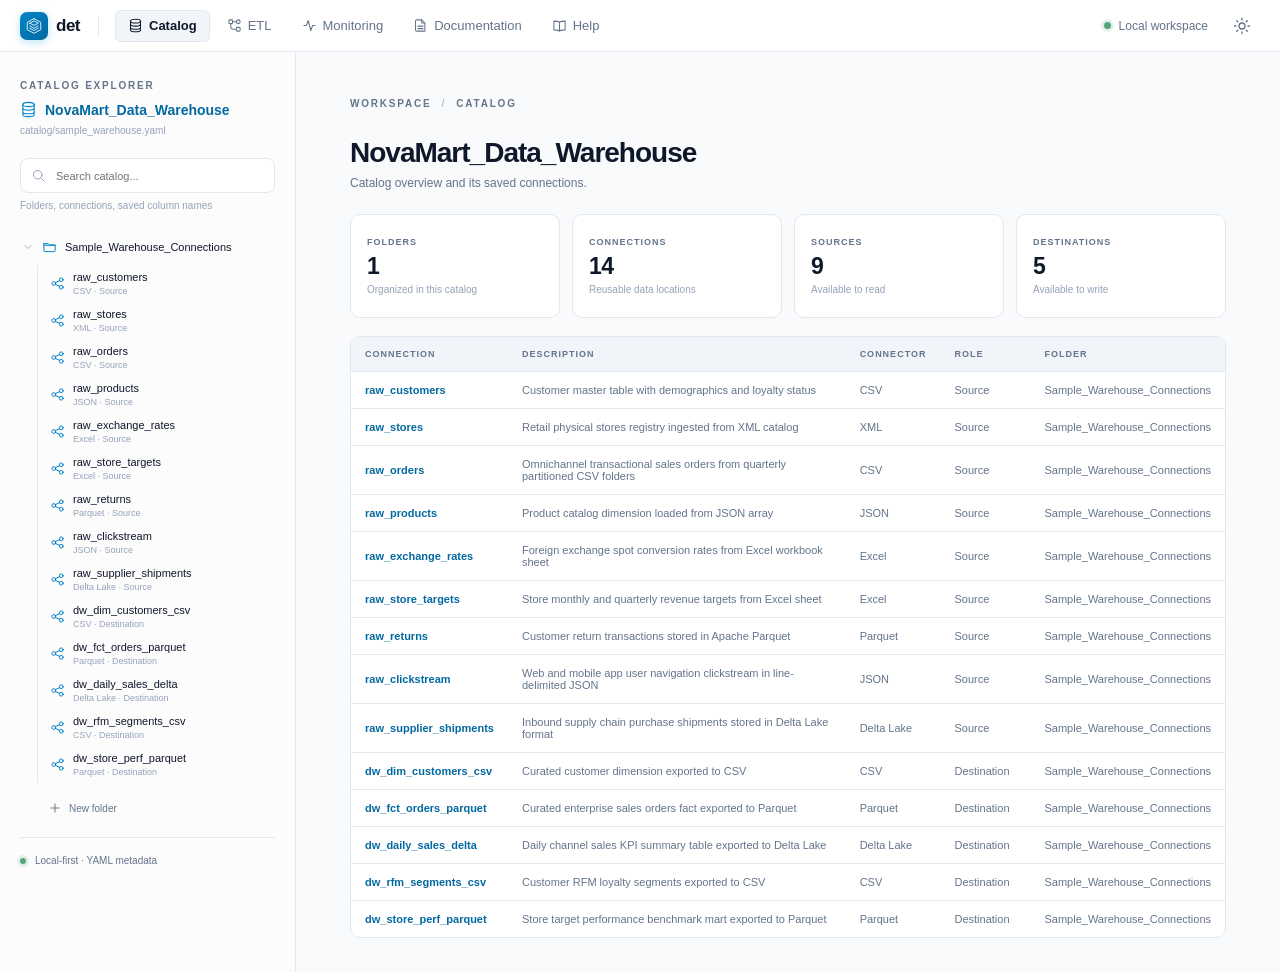
==== commit 50822a65: "fix(ui): fix syntax error on line 4651 and bump cache busters to v=2.4.3" ====
--- a/src/det/ui/index.html
+++ b/src/det/ui/index.html
@@ -5,7 +5,7 @@
     <meta name="viewport" content="width=device-width, initial-scale=1">
     <meta name="color-scheme" content="light dark">
     <title>det | SQL ETL workspace</title>
-    <link rel="stylesheet" href="styles.css?v=2.4.2">
+    <link rel="stylesheet" href="styles.css?v=2.4.3">
   </head>
   <body>
     <div class="app-shell">
@@ -974,8 +974,8 @@
         </div>
       </form>
     </dialog>
-    <script src="help-data.js?v=2.4.2" defer></script>
-    <script src="demo-data.js?v=2.4.2" defer></script>
-    <script src="app.js?v=2.4.2" defer></script>
+    <script src="help-data.js?v=2.4.3" defer></script>
+    <script src="demo-data.js?v=2.4.3" defer></script>
+    <script src="app.js?v=2.4.3" defer></script>
   </body>
 </html>
